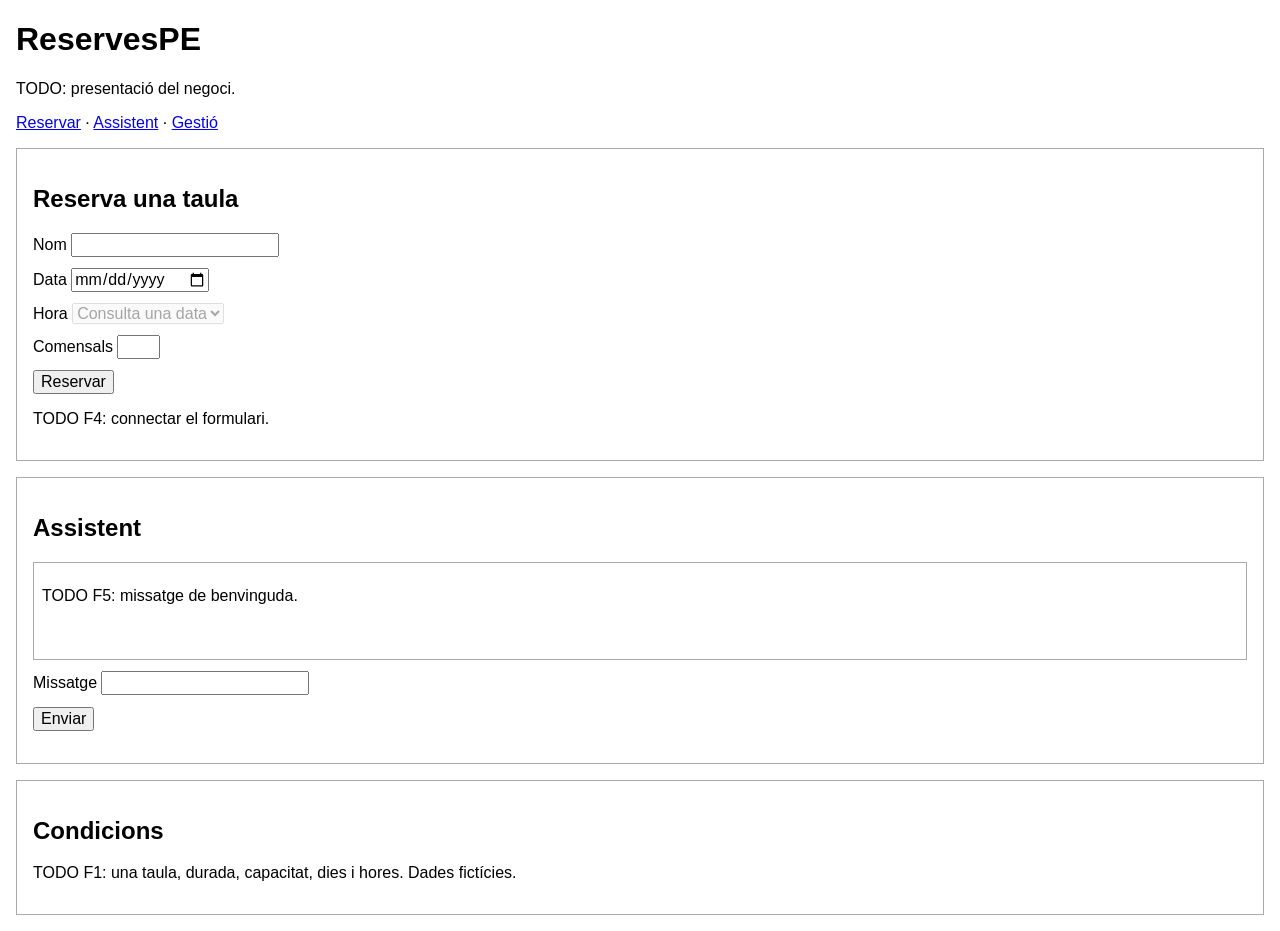
==== frontend/index.html @ b0055044 "fix: Eliminar el color de fondo rojo en el estilo del cuerpo" ====
<!doctype html>
<html lang="ca">
<head>
  <meta charset="utf-8">
  <meta name="viewport" content="width=device-width, initial-scale=1">
  <title>ReservaFàcil · Esquelet</title>
<link rel="stylesheet" href="./css/styles.css">
  <script type="module" src="./js/app.js"></script>
</head>
<body>
  <!-- TODO F1/F4: identitat, servei, horaris i condicions coherents amb config.js. -->
  <header><h1>ReservesPE</h1><p>TODO: presentació del negoci.</p>
    <nav><a href="#reserva">Reservar</a> · <a href="#assistent">Assistent</a> · <a href="./gestion/">Gestió</a></nav>
  </header>
  <main>
    <section id="reserva">
      <h2>Reserva una taula</h2>
      <form id="booking-form">
        <label>Nom <input name="name" required minlength="2" maxlength="100"></label>
        <label>Data <input name="date" type="date" required></label>
        <label>Hora <select name="time" required disabled><option value="">Consulta una data</option></select></label>
        <label>Comensals <input name="diners" type="number" min="1" max="8" required></label>
        <button type="submit">Reservar</button>
      </form>
      <p id="booking-status" role="status">TODO F4: connectar el formulari.</p>
    </section>
    <section id="assistent">
      <h2>Assistent</h2>
      <div id="messages" role="log" aria-live="polite"><p>TODO F5: missatge de benvinguda.</p></div>
      <form id="chat-form">
        <label>Missatge <input name="message" maxlength="500" required></label>
        <button type="submit">Enviar</button>
      </form>
      <p id="chat-status" role="status"></p>
    </section>
    <section><h2>Condicions</h2><p>TODO F1: una taula, durada, capacitat, dies i hores. Dades fictícies.</p></section>
  </main>
</body>
</html>
---- frontend/css/styles.css ----
/* Base deliberadamente mínima. TODO F4: identidad visual, móvil y accesibilidad. */
 body { font-family: sans-serif; margin: 1rem; } 
section { border: 1px solid #aaa; padding: 1rem; margin: 1rem 0; }
label { display: block; margin: .7rem 0; }
input, select, button { font: inherit; max-width: 100%; }
table { border-collapse: collapse; }
th, td { border: 1px solid #aaa; padding: .4rem; }
#messages { min-height: 5rem; border: 1px solid #aaa; padding: .5rem; }
/* TODO: diferenciar usuario/asistente, espera, error y confirmación. */
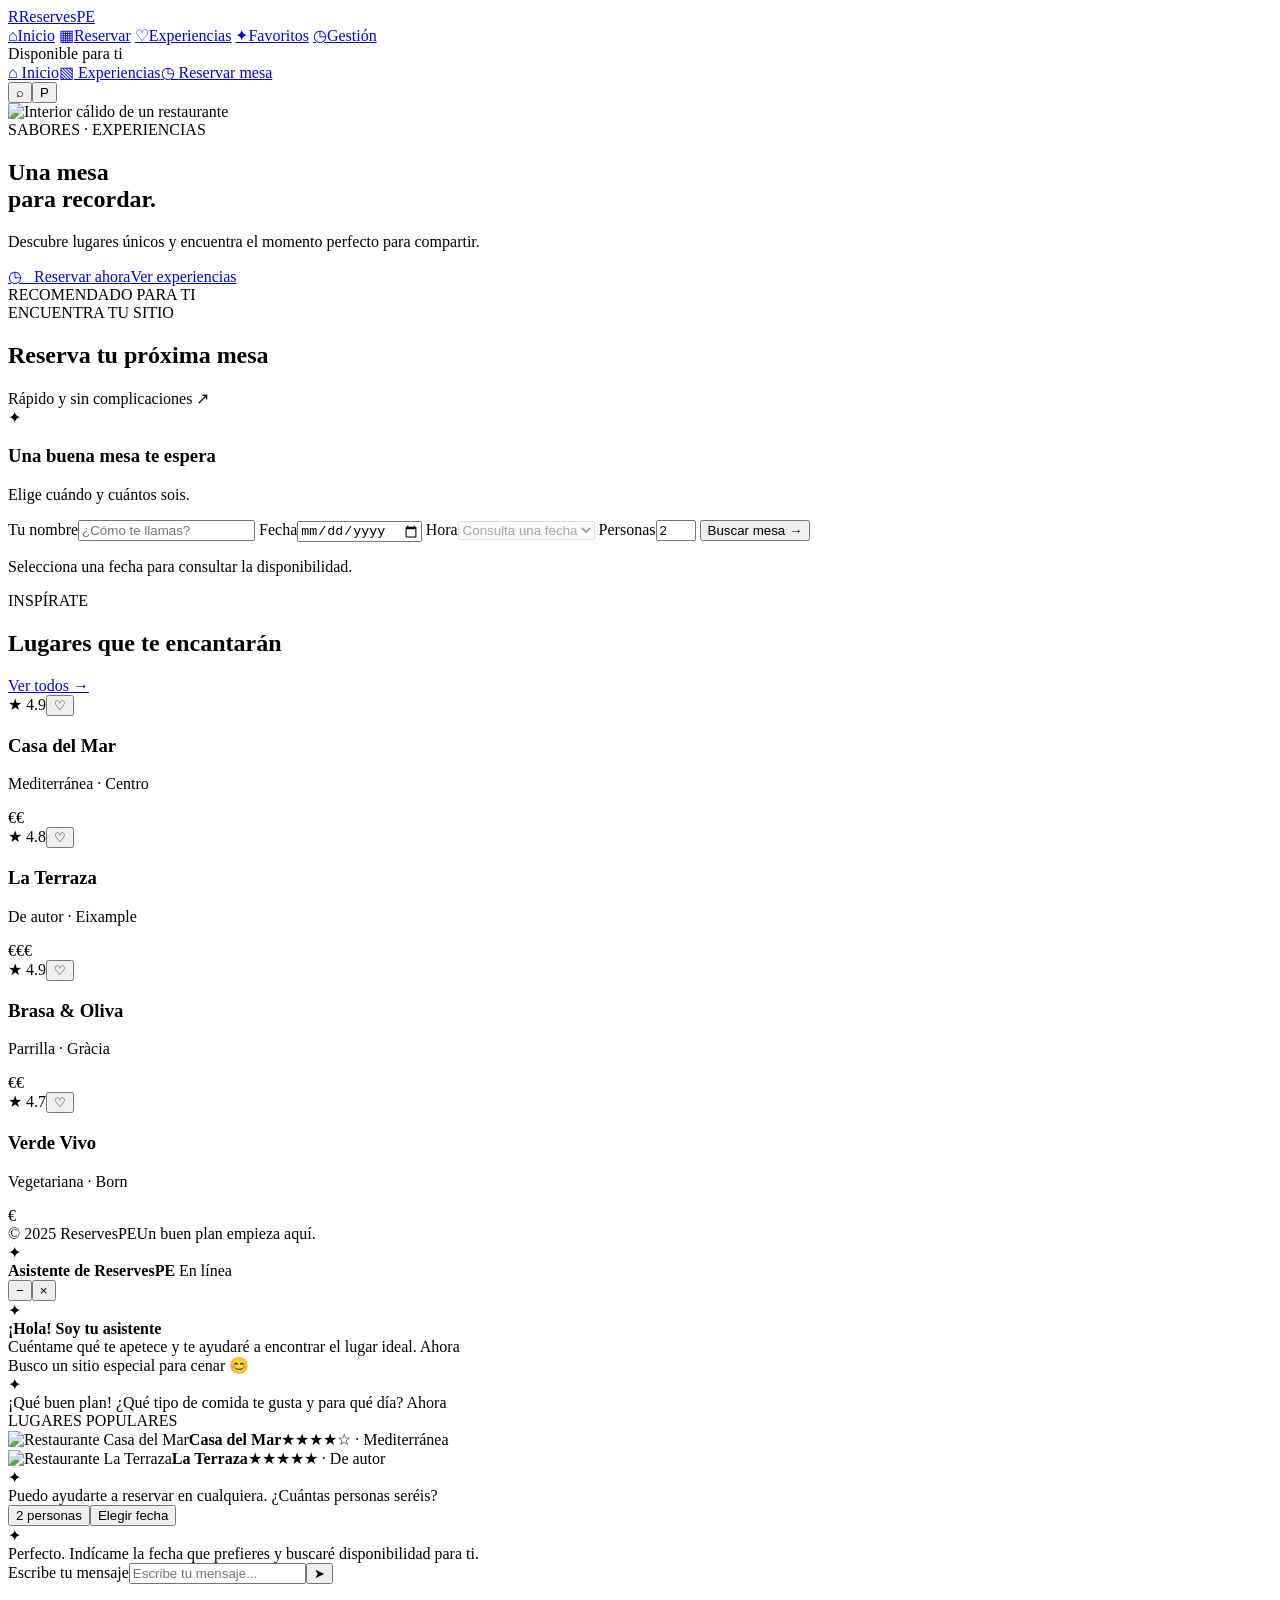
==== commit 85dbb4e8: "refactor: Eliminar archivo styles.css y actualizar el idioma en index.html" ====
--- a/frontend/index.html
+++ b/frontend/index.html
@@ -1,39 +1,91 @@
 <!doctype html>
-<html lang="ca">
+<html lang="es">
 <head>
   <meta charset="utf-8">
   <meta name="viewport" content="width=device-width, initial-scale=1">
-  <title>ReservaFàcil · Esquelet</title>
-<link rel="stylesheet" href="./css/styles.css">
+  <meta name="theme-color" content="#07101e">
+  <title>ReservesPE · Tu próxima reserva</title>
+  <link rel="preconnect" href="https://fonts.googleapis.com">
+  <link rel="preconnect" href="https://fonts.gstatic.com" crossorigin>
+  <link href="https://fonts.googleapis.com/css2?family=DM+Sans:wght@400;500;600;700;800&family=Manrope:wght@400;500;600;700;800&display=swap" rel="stylesheet">
+  <link rel="stylesheet" href="./css/styles.css">
   <script type="module" src="./js/app.js"></script>
 </head>
 <body>
-  <!-- TODO F1/F4: identitat, servei, horaris i condicions coherents amb config.js. -->
-  <header><h1>ReservesPE</h1><p>TODO: presentació del negoci.</p>
-    <nav><a href="#reserva">Reservar</a> · <a href="#assistent">Assistent</a> · <a href="./gestion/">Gestió</a></nav>
-  </header>
-  <main>
-    <section id="reserva">
-      <h2>Reserva una taula</h2>
-      <form id="booking-form">
-        <label>Nom <input name="name" required minlength="2" maxlength="100"></label>
-        <label>Data <input name="date" type="date" required></label>
-        <label>Hora <select name="time" required disabled><option value="">Consulta una data</option></select></label>
-        <label>Comensals <input name="diners" type="number" min="1" max="8" required></label>
-        <button type="submit">Reservar</button>
-      </form>
-      <p id="booking-status" role="status">TODO F4: connectar el formulari.</p>
-    </section>
-    <section id="assistent">
-      <h2>Assistent</h2>
-      <div id="messages" role="log" aria-live="polite"><p>TODO F5: missatge de benvinguda.</p></div>
-      <form id="chat-form">
-        <label>Missatge <input name="message" maxlength="500" required></label>
-        <button type="submit">Enviar</button>
-      </form>
-      <p id="chat-status" role="status"></p>
-    </section>
-    <section><h2>Condicions</h2><p>TODO F1: una taula, durada, capacitat, dies i hores. Dades fictícies.</p></section>
-  </main>
+  <div class="app-shell">
+    <aside class="sidebar" aria-label="Navegación principal">
+      <a class="brand" href="#inicio" aria-label="ReservesPE inicio"><span class="brand-mark">R</span><span>Reserves<span class="brand-accent">PE</span></span></a>
+      <nav class="side-nav">
+        <a class="side-link active" href="#inicio"><span class="nav-icon">⌂</span><span>Inicio</span></a>
+        <a class="side-link" href="#reserva"><span class="nav-icon">▦</span><span>Reservar</span></a>
+        <a class="side-link" href="#experiencias"><span class="nav-icon">♡</span><span>Experiencias</span></a>
+        <a class="side-link" href="#proximas"><span class="nav-icon">✦</span><span>Favoritos</span></a>
+        <a class="side-link" href="./gestion/"><span class="nav-icon">◷</span><span>Gestión</span></a>
+      </nav>
+      <div class="sidebar-bottom"><span class="online-dot"></span><span>Disponible para ti</span></div>
+    </aside>
+
+    <div class="page-area">
+      <header class="topbar">
+        <nav class="top-nav" aria-label="Secciones"><a class="top-link selected" href="#inicio">⌂ <span>Inicio</span></a><a class="top-link" href="#experiencias">▧ <span>Experiencias</span></a><a class="top-link" href="#reserva">◷ <span>Reservar mesa</span></a></nav>
+        <div class="top-actions"><button class="icon-button" aria-label="Buscar">⌕</button><button class="avatar" aria-label="Tu cuenta">P</button></div>
+      </header>
+
+      <main class="dashboard" id="inicio">
+        <div class="content-column">
+          <section class="hero" id="experiencias" aria-label="Experiencia destacada">
+            <img src="https://images.unsplash.com/photo-1517248135467-4c7edcad34c4?auto=format&fit=crop&w=1400&q=85" alt="Interior cálido de un restaurante" class="hero-image">
+            <div class="hero-shade"></div>
+            <div class="hero-copy"><div class="eyebrow"><span class="eyebrow-line"></span> SABORES · EXPERIENCIAS</div><h1>Una mesa<br>para recordar.</h1><p>Descubre lugares únicos y encuentra el momento perfecto para compartir.</p><div class="hero-actions"><a href="#reserva" class="button button-primary">◷ &nbsp; Reservar ahora</a><a href="#experiencias" class="button button-glass">Ver experiencias</a></div></div>
+            <div class="hero-pagination"><i class="current"></i><i></i><i></i><i></i><i></i></div>
+            <span class="hero-tag">RECOMENDADO PARA TI</span>
+          </section>
+
+          <section class="section-block" id="reserva">
+            <div class="section-heading"><div><span class="section-kicker">ENCUENTRA TU SITIO</span><h2>Reserva tu próxima mesa</h2></div><span class="heading-note">Rápido y sin complicaciones <span class="muted-arrow">↗</span></span></div>
+            <div class="booking-card">
+              <div class="booking-intro"><span class="booking-icon">✦</span><div><h3>Una buena mesa te espera</h3><p>Elige cuándo y cuántos sois.</p></div></div>
+              <form id="booking-form" class="booking-form">
+                <label class="field"><span>Tu nombre</span><input name="name" placeholder="¿Cómo te llamas?" required minlength="2" maxlength="100" autocomplete="name"></label>
+                <label class="field"><span>Fecha</span><input name="date" type="date" required></label>
+                <label class="field"><span>Hora</span><select name="time" required disabled><option value="">Consulta una fecha</option></select></label>
+                <label class="field guests-field"><span>Personas</span><input name="diners" type="number" min="1" max="8" value="2" required></label>
+                <button class="button button-primary submit-booking" type="submit">Buscar mesa <span>→</span></button>
+              </form>
+              <p id="booking-status" class="status-line" role="status">Selecciona una fecha para consultar la disponibilidad.</p>
+            </div>
+          </section>
+
+          <section class="section-block upcoming" id="proximas">
+            <div class="section-heading"><div><span class="section-kicker">INSPÍRATE</span><h2>Lugares que te encantarán</h2></div><a class="text-link" href="#experiencias">Ver todos <span>→</span></a></div>
+            <div class="place-grid">
+              <article class="place-card"><div class="place-photo photo-one"><span class="place-label">★ 4.9</span><button class="heart" aria-label="Añadir a favoritos">♡</button></div><div class="place-info"><div><h3>Casa del Mar</h3><p>Mediterránea · Centro</p></div><span class="price">€€</span></div></article>
+              <article class="place-card"><div class="place-photo photo-two"><span class="place-label">★ 4.8</span><button class="heart" aria-label="Añadir a favoritos">♡</button></div><div class="place-info"><div><h3>La Terraza</h3><p>De autor · Eixample</p></div><span class="price">€€€</span></div></article>
+              <article class="place-card"><div class="place-photo photo-three"><span class="place-label">★ 4.9</span><button class="heart" aria-label="Añadir a favoritos">♡</button></div><div class="place-info"><div><h3>Brasa & Oliva</h3><p>Parrilla · Gràcia</p></div><span class="price">€€</span></div></article>
+              <article class="place-card"><div class="place-photo photo-four"><span class="place-label">★ 4.7</span><button class="heart" aria-label="Añadir a favoritos">♡</button></div><div class="place-info"><div><h3>Verde Vivo</h3><p>Vegetariana · Born</p></div><span class="price">€</span></div></article>
+            </div>
+          </section>
+          <footer class="site-footer"><span>© 2025 ReservesPE</span><span>Un buen plan empieza aquí.</span></footer>
+        </div>
+
+        <aside class="assistant-panel" id="assistent" aria-label="Asistente de ReservesPE">
+          <div class="assistant-header"><div class="assistant-avatar">✦</div><div class="assistant-title"><strong>Asistente de ReservesPE</strong><span><i></i> En línea</span></div><button class="panel-control" aria-label="Minimizar">−</button><button class="panel-control close-control" aria-label="Cerrar">×</button></div>
+          <div id="messages" class="messages" role="log" aria-live="polite">
+            <div class="chat-row"><span class="bot-avatar">✦</span><div class="bubble bot-bubble"><strong>¡Hola! Soy tu asistente</strong><br>Cuéntame qué te apetece y te ayudaré a encontrar el lugar ideal. <span class="bubble-time">Ahora</span></div></div>
+            <div class="chat-row user-row"><div class="bubble user-bubble">Busco un sitio especial para cenar 😊</div></div>
+            <div class="chat-row"><span class="bot-avatar">✦</span><div class="bubble bot-bubble">¡Qué buen plan! ¿Qué tipo de comida te gusta y para qué día? <span class="bubble-time">Ahora</span></div></div>
+            <div class="suggestion-label">LUGARES POPULARES</div>
+            <div class="suggestion-cards"><article class="suggestion"><img src="https://images.unsplash.com/photo-1514933651103-005eec06c04b?auto=format&fit=crop&w=240&q=70" alt="Restaurante Casa del Mar"><strong>Casa del Mar</strong><span>★★★★☆ · Mediterránea</span></article><article class="suggestion"><img src="https://images.unsplash.com/photo-1517248135467-4c7edcad34c4?auto=format&fit=crop&w=240&q=70" alt="Restaurante La Terraza"><strong>La Terraza</strong><span>★★★★★ · De autor</span></article></div>
+            <div class="chat-row"><span class="bot-avatar">✦</span><div class="bubble bot-bubble">Puedo ayudarte a reservar en cualquiera. ¿Cuántas personas seréis?</div></div>
+            <div class="quick-replies"><button type="button">2 personas</button><button type="button">Elegir fecha</button></div>
+            <div class="chat-row"><span class="bot-avatar">✦</span><div class="bubble bot-bubble final-bubble">Perfecto. Indícame la fecha que prefieres y buscaré disponibilidad para ti.</div></div>
+          </div>
+          <form id="chat-form" class="chat-form"><label class="sr-only" for="chat-message">Escribe tu mensaje</label><input id="chat-message" name="message" placeholder="Escribe tu mensaje..." maxlength="500" required autocomplete="off"><button type="submit" aria-label="Enviar mensaje">➤</button></form>
+          <p id="chat-status" class="chat-status" role="status"></p>
+          <div class="assistant-footnote">El asistente puede cometer errores. <a href="#reserva">Ver condiciones</a></div>
+        </aside>
+      </main>
+    </div>
+  </div>
 </body>
 </html>
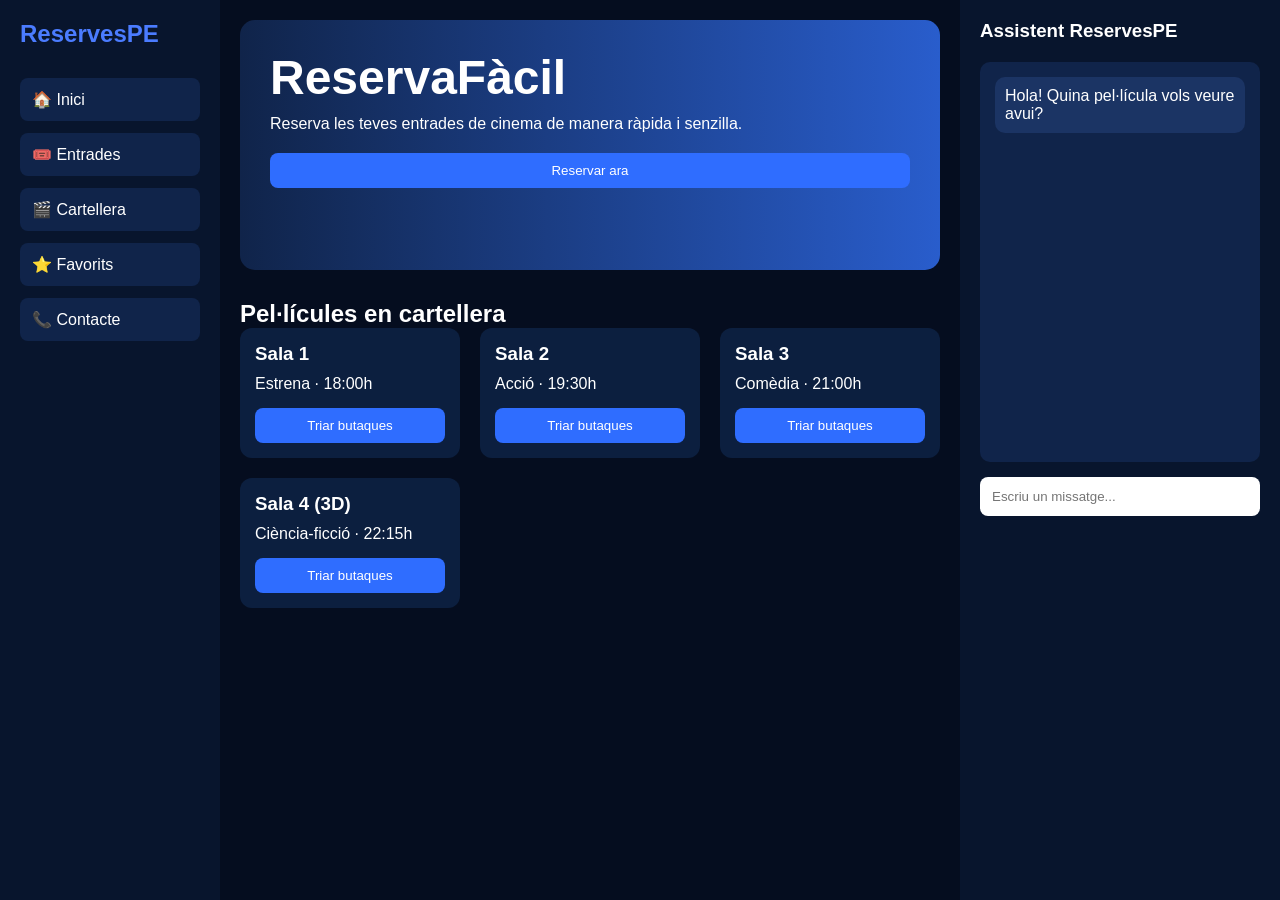
==== commit cc748631: "feat: Reestructurar el HTML y actualizar estilos en styles.css para mejorar la interfaz de usuario" ====
--- a/frontend/index.html
+++ b/frontend/index.html
@@ -1,91 +1,65 @@
-<!doctype html>
-<html lang="es">
+<!DOCTYPE html>
+<html lang="ca">
 <head>
-  <meta charset="utf-8">
-  <meta name="viewport" content="width=device-width, initial-scale=1">
-  <meta name="theme-color" content="#07101e">
-  <title>ReservesPE · Tu próxima reserva</title>
-  <link rel="preconnect" href="https://fonts.googleapis.com">
-  <link rel="preconnect" href="https://fonts.gstatic.com" crossorigin>
-  <link href="https://fonts.googleapis.com/css2?family=DM+Sans:wght@400;500;600;700;800&family=Manrope:wght@400;500;600;700;800&display=swap" rel="stylesheet">
-  <link rel="stylesheet" href="./css/styles.css">
-  <script type="module" src="./js/app.js"></script>
+    <meta charset="UTF-8">
+    <meta name="viewport" content="width=device-width, initial-scale=1.0">
+    <title>ReservesPE - Cinema</title>
+    <link rel="stylesheet" href="css/styles.css">
 </head>
 <body>
-  <div class="app-shell">
-    <aside class="sidebar" aria-label="Navegación principal">
-      <a class="brand" href="#inicio" aria-label="ReservesPE inicio"><span class="brand-mark">R</span><span>Reserves<span class="brand-accent">PE</span></span></a>
-      <nav class="side-nav">
-        <a class="side-link active" href="#inicio"><span class="nav-icon">⌂</span><span>Inicio</span></a>
-        <a class="side-link" href="#reserva"><span class="nav-icon">▦</span><span>Reservar</span></a>
-        <a class="side-link" href="#experiencias"><span class="nav-icon">♡</span><span>Experiencias</span></a>
-        <a class="side-link" href="#proximas"><span class="nav-icon">✦</span><span>Favoritos</span></a>
-        <a class="side-link" href="./gestion/"><span class="nav-icon">◷</span><span>Gestión</span></a>
-      </nav>
-      <div class="sidebar-bottom"><span class="online-dot"></span><span>Disponible para ti</span></div>
-    </aside>
+    <div class="container">
+        <aside class="sidebar">
+            <h2>ReservesPE</h2>
+            <ul>
+                <li>🏠 Inici</li>
+                <li>🎟️ Entrades</li>
+                <li>🎬 Cartellera</li>
+                <li>⭐ Favorits</li>
+                <li>📞 Contacte</li>
+            </ul>
+        </aside>
 
-    <div class="page-area">
-      <header class="topbar">
-        <nav class="top-nav" aria-label="Secciones"><a class="top-link selected" href="#inicio">⌂ <span>Inicio</span></a><a class="top-link" href="#experiencias">▧ <span>Experiencias</span></a><a class="top-link" href="#reserva">◷ <span>Reservar mesa</span></a></nav>
-        <div class="top-actions"><button class="icon-button" aria-label="Buscar">⌕</button><button class="avatar" aria-label="Tu cuenta">P</button></div>
-      </header>
+        <main class="content">
+            <div class="banner">
+                <h1>ReservaFàcil</h1>
+                <p>Reserva les teves entrades de cinema de manera ràpida i senzilla.</p>
+                <button>Reservar ara</button>
+            </div>
 
-      <main class="dashboard" id="inicio">
-        <div class="content-column">
-          <section class="hero" id="experiencias" aria-label="Experiencia destacada">
-            <img src="https://images.unsplash.com/photo-1517248135467-4c7edcad34c4?auto=format&fit=crop&w=1400&q=85" alt="Interior cálido de un restaurante" class="hero-image">
-            <div class="hero-shade"></div>
-            <div class="hero-copy"><div class="eyebrow"><span class="eyebrow-line"></span> SABORES · EXPERIENCIAS</div><h1>Una mesa<br>para recordar.</h1><p>Descubre lugares únicos y encuentra el momento perfecto para compartir.</p><div class="hero-actions"><a href="#reserva" class="button button-primary">◷ &nbsp; Reservar ahora</a><a href="#experiencias" class="button button-glass">Ver experiencias</a></div></div>
-            <div class="hero-pagination"><i class="current"></i><i></i><i></i><i></i><i></i></div>
-            <span class="hero-tag">RECOMENDADO PARA TI</span>
-          </section>
+            <h2>Pel·lícules en cartellera</h2>
+            <div class="cards">
+                <div class="card">
+                    <h3>Sala 1</h3>
+                    <p>Estrena · 18:00h</p>
+                    <button>Triar butaques</button>
+                </div>
+                <div class="card">
+                    <h3>Sala 2</h3>
+                    <p>Acció · 19:30h</p>
+                    <button>Triar butaques</button>
+                </div>
+                <div class="card">
+                    <h3>Sala 3</h3>
+                    <p>Comèdia · 21:00h</p>
+                    <button>Triar butaques</button>
+                </div>
+                <div class="card">
+                    <h3>Sala 4 (3D)</h3>
+                    <p>Ciència-ficció · 22:15h</p>
+                    <button>Triar butaques</button>
+                </div>
+            </div>
+        </main>
 
-          <section class="section-block" id="reserva">
-            <div class="section-heading"><div><span class="section-kicker">ENCUENTRA TU SITIO</span><h2>Reserva tu próxima mesa</h2></div><span class="heading-note">Rápido y sin complicaciones <span class="muted-arrow">↗</span></span></div>
-            <div class="booking-card">
-              <div class="booking-intro"><span class="booking-icon">✦</span><div><h3>Una buena mesa te espera</h3><p>Elige cuándo y cuántos sois.</p></div></div>
-              <form id="booking-form" class="booking-form">
-                <label class="field"><span>Tu nombre</span><input name="name" placeholder="¿Cómo te llamas?" required minlength="2" maxlength="100" autocomplete="name"></label>
-                <label class="field"><span>Fecha</span><input name="date" type="date" required></label>
-                <label class="field"><span>Hora</span><select name="time" required disabled><option value="">Consulta una fecha</option></select></label>
-                <label class="field guests-field"><span>Personas</span><input name="diners" type="number" min="1" max="8" value="2" required></label>
-                <button class="button button-primary submit-booking" type="submit">Buscar mesa <span>→</span></button>
-              </form>
-              <p id="booking-status" class="status-line" role="status">Selecciona una fecha para consultar la disponibilidad.</p>
+        <aside class="chat">
+            <h3>Assistent ReservesPE</h3>
+            <div class="messages">
+                <div class="msg">
+                    Hola! Quina pel·lícula vols veure avui?
+                </div>
             </div>
-          </section>
-
-          <section class="section-block upcoming" id="proximas">
-            <div class="section-heading"><div><span class="section-kicker">INSPÍRATE</span><h2>Lugares que te encantarán</h2></div><a class="text-link" href="#experiencias">Ver todos <span>→</span></a></div>
-            <div class="place-grid">
-              <article class="place-card"><div class="place-photo photo-one"><span class="place-label">★ 4.9</span><button class="heart" aria-label="Añadir a favoritos">♡</button></div><div class="place-info"><div><h3>Casa del Mar</h3><p>Mediterránea · Centro</p></div><span class="price">€€</span></div></article>
-              <article class="place-card"><div class="place-photo photo-two"><span class="place-label">★ 4.8</span><button class="heart" aria-label="Añadir a favoritos">♡</button></div><div class="place-info"><div><h3>La Terraza</h3><p>De autor · Eixample</p></div><span class="price">€€€</span></div></article>
-              <article class="place-card"><div class="place-photo photo-three"><span class="place-label">★ 4.9</span><button class="heart" aria-label="Añadir a favoritos">♡</button></div><div class="place-info"><div><h3>Brasa & Oliva</h3><p>Parrilla · Gràcia</p></div><span class="price">€€</span></div></article>
-              <article class="place-card"><div class="place-photo photo-four"><span class="place-label">★ 4.7</span><button class="heart" aria-label="Añadir a favoritos">♡</button></div><div class="place-info"><div><h3>Verde Vivo</h3><p>Vegetariana · Born</p></div><span class="price">€</span></div></article>
-            </div>
-          </section>
-          <footer class="site-footer"><span>© 2025 ReservesPE</span><span>Un buen plan empieza aquí.</span></footer>
-        </div>
-
-        <aside class="assistant-panel" id="assistent" aria-label="Asistente de ReservesPE">
-          <div class="assistant-header"><div class="assistant-avatar">✦</div><div class="assistant-title"><strong>Asistente de ReservesPE</strong><span><i></i> En línea</span></div><button class="panel-control" aria-label="Minimizar">−</button><button class="panel-control close-control" aria-label="Cerrar">×</button></div>
-          <div id="messages" class="messages" role="log" aria-live="polite">
-            <div class="chat-row"><span class="bot-avatar">✦</span><div class="bubble bot-bubble"><strong>¡Hola! Soy tu asistente</strong><br>Cuéntame qué te apetece y te ayudaré a encontrar el lugar ideal. <span class="bubble-time">Ahora</span></div></div>
-            <div class="chat-row user-row"><div class="bubble user-bubble">Busco un sitio especial para cenar 😊</div></div>
-            <div class="chat-row"><span class="bot-avatar">✦</span><div class="bubble bot-bubble">¡Qué buen plan! ¿Qué tipo de comida te gusta y para qué día? <span class="bubble-time">Ahora</span></div></div>
-            <div class="suggestion-label">LUGARES POPULARES</div>
-            <div class="suggestion-cards"><article class="suggestion"><img src="https://images.unsplash.com/photo-1514933651103-005eec06c04b?auto=format&fit=crop&w=240&q=70" alt="Restaurante Casa del Mar"><strong>Casa del Mar</strong><span>★★★★☆ · Mediterránea</span></article><article class="suggestion"><img src="https://images.unsplash.com/photo-1517248135467-4c7edcad34c4?auto=format&fit=crop&w=240&q=70" alt="Restaurante La Terraza"><strong>La Terraza</strong><span>★★★★★ · De autor</span></article></div>
-            <div class="chat-row"><span class="bot-avatar">✦</span><div class="bubble bot-bubble">Puedo ayudarte a reservar en cualquiera. ¿Cuántas personas seréis?</div></div>
-            <div class="quick-replies"><button type="button">2 personas</button><button type="button">Elegir fecha</button></div>
-            <div class="chat-row"><span class="bot-avatar">✦</span><div class="bubble bot-bubble final-bubble">Perfecto. Indícame la fecha que prefieres y buscaré disponibilidad para ti.</div></div>
-          </div>
-          <form id="chat-form" class="chat-form"><label class="sr-only" for="chat-message">Escribe tu mensaje</label><input id="chat-message" name="message" placeholder="Escribe tu mensaje..." maxlength="500" required autocomplete="off"><button type="submit" aria-label="Enviar mensaje">➤</button></form>
-          <p id="chat-status" class="chat-status" role="status"></p>
-          <div class="assistant-footnote">El asistente puede cometer errores. <a href="#reserva">Ver condiciones</a></div>
+            <input type="text" placeholder="Escriu un missatge...">
         </aside>
-      </main>
     </div>
-  </div>
 </body>
 </html>
--- a/frontend/css/styles.css
+++ b/frontend/css/styles.css
@@ -0,0 +1,139 @@
+*{
+    margin:0;
+    padding:0;
+    box-sizing:border-box;
+}
+
+body{
+    background:#050d1f;
+    color:white;
+    font-family:Arial,sans-serif;
+}
+
+.container{
+    display:flex;
+    min-height:100vh;
+}
+
+/* MENÚ IZQUIERDO */
+
+.sidebar{
+    width:220px;
+    background:#08152d;
+    padding:20px;
+}
+
+.sidebar h2{
+    color:#4b7cff;
+    margin-bottom:30px;
+}
+
+.sidebar ul{
+    list-style:none;
+}
+
+.sidebar li{
+    padding:12px;
+    margin-bottom:12px;
+    background:#10244a;
+    border-radius:8px;
+    cursor:pointer;
+}
+
+.sidebar li:hover{
+    background:#1d3f7c;
+}
+
+/* CENTRO */
+
+.content{
+    flex:1;
+    padding:20px;
+}
+
+.banner{
+    background:linear-gradient(90deg,#10244a,#295dcc);
+    height:250px;
+    border-radius:15px;
+    padding:30px;
+    margin-bottom:30px;
+}
+
+.banner h1{
+    font-size:48px;
+    margin-bottom:10px;
+}
+
+.banner p{
+    margin-bottom:20px;
+}
+
+.cards{
+    display:flex;
+    gap:20px;
+    flex-wrap:wrap;
+}
+
+.card{
+    width:220px;
+    background:#0c1f3f;
+    border-radius:12px;
+    padding:15px;
+}
+
+.card h3{
+    margin-bottom:10px;
+}
+
+.card p{
+    margin-bottom:15px;
+}
+
+/* BOTONES */
+
+button{
+    width:100%;
+    padding:10px;
+    background:#2f6dff;
+    color:white;
+    border:none;
+    border-radius:8px;
+    cursor:pointer;
+}
+
+button:hover{
+    background:#1f56d9;
+}
+
+/* CHAT DERECHA */
+
+.chat{
+    width:320px;
+    background:#08152d;
+    padding:20px;
+}
+
+.chat h3{
+    margin-bottom:20px;
+}
+
+.messages{
+    background:#10244a;
+    height:400px;
+    border-radius:10px;
+    padding:15px;
+    margin-bottom:15px;
+}
+
+.msg{
+    background:#1b3464;
+    padding:10px;
+    border-radius:10px;
+}
+
+.chat input{
+    width:100%;
+    padding:12px;
+    border:none;
+    border-radius:8px;
+}
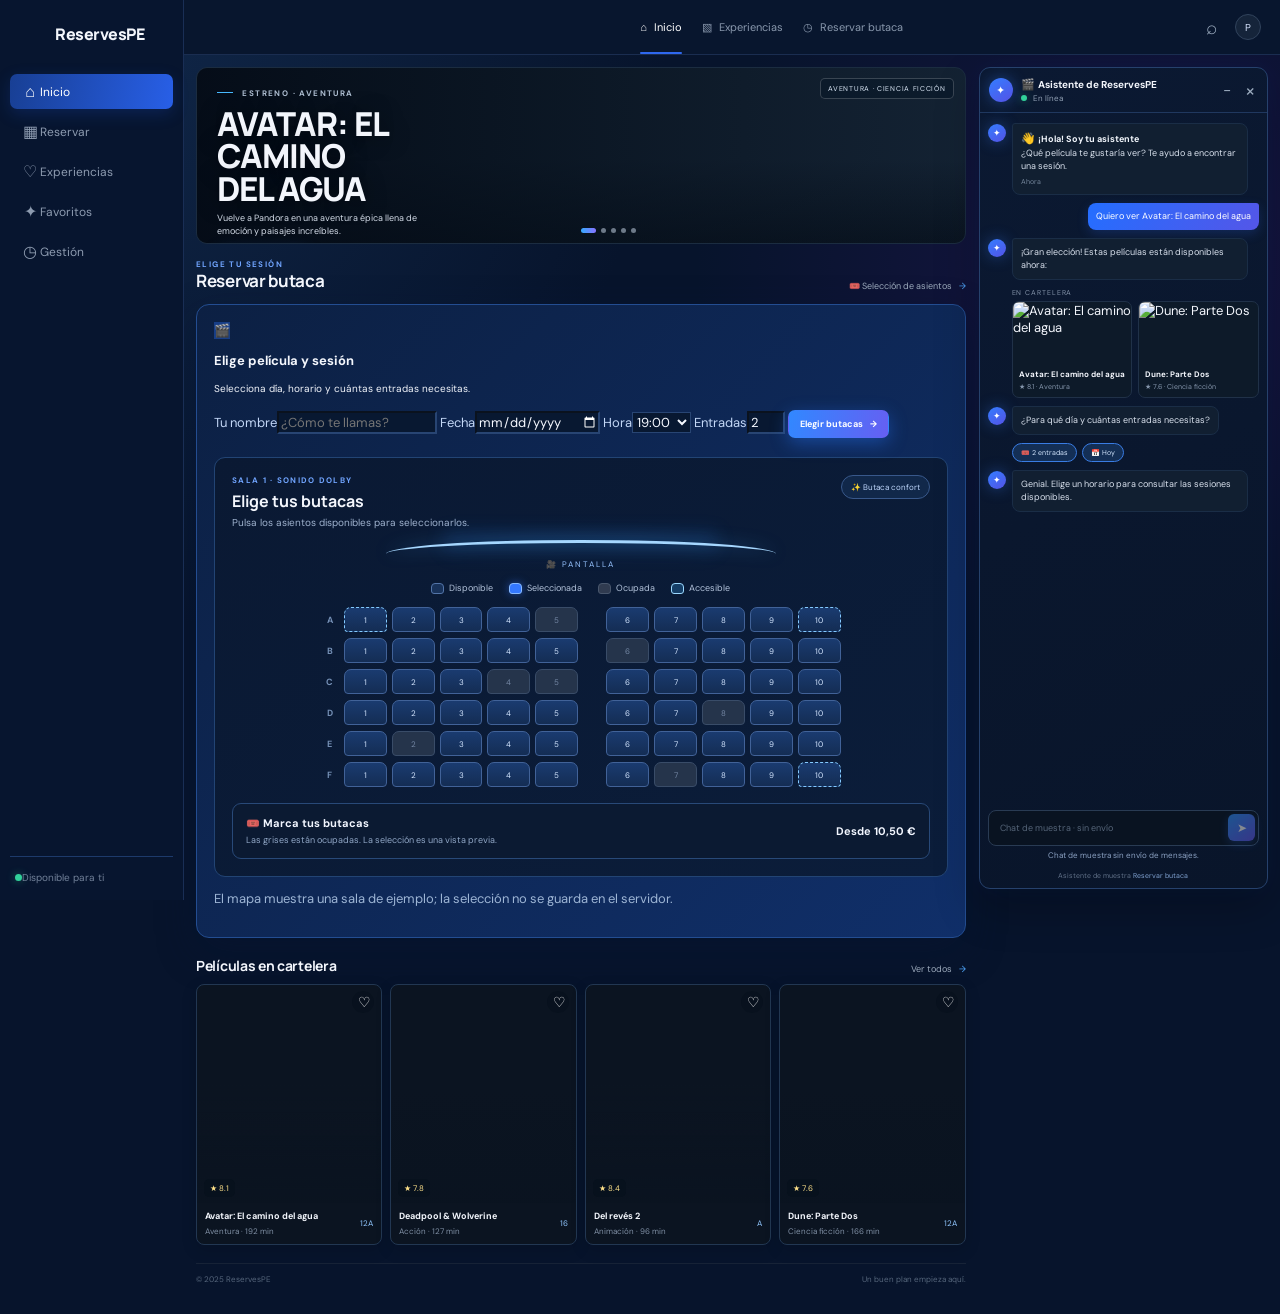
==== commit a407eadc: "Refactor code structure for improved readability and maintainability" ====
--- a/frontend/index.html
+++ b/frontend/index.html
@@ -1,65 +1,112 @@
-<!DOCTYPE html>
-<html lang="ca">
+<!doctype html>
+<html lang="es">
 <head>
-    <meta charset="UTF-8">
-    <meta name="viewport" content="width=device-width, initial-scale=1.0">
-    <title>ReservesPE - Cinema</title>
-    <link rel="stylesheet" href="css/styles.css">
+  <meta charset="utf-8">
+  <meta name="viewport" content="width=device-width, initial-scale=1">
+  <meta name="theme-color" content="#07101e">
+  <title>ReservesPE · Tu próxima reserva</title>
+  <link rel="preconnect" href="https://fonts.googleapis.com">
+  <link rel="preconnect" href="https://fonts.gstatic.com" crossorigin>
+  <link href="https://fonts.googleapis.com/css2?family=DM+Sans:wght@400;500;600;700;800&family=Manrope:wght@400;500;600;700;800&display=swap" rel="stylesheet">
+  <link rel="stylesheet" href="./css/styles.css">
 </head>
 <body>
-    <div class="container">
-        <aside class="sidebar">
-            <h2>ReservesPE</h2>
-            <ul>
-                <li>🏠 Inici</li>
-                <li>🎟️ Entrades</li>
-                <li>🎬 Cartellera</li>
-                <li>⭐ Favorits</li>
-                <li>📞 Contacte</li>
-            </ul>
+  <div class="app-shell">
+    <aside class="sidebar" aria-label="Navegación principal">
+      <a class="brand" href="#inicio" aria-label="ReservesPE inicio"><span class="brand-mark">R</span><span>Reserves<span class="brand-accent">PE</span></span></a>
+      <nav class="side-nav">
+        <a class="side-link active" href="#inicio"><span class="nav-icon">⌂</span><span>Inicio</span></a>
+        <a class="side-link" href="#reserva"><span class="nav-icon">▦</span><span>Reservar</span></a>
+        <a class="side-link" href="#experiencias"><span class="nav-icon">♡</span><span>Experiencias</span></a>
+        <a class="side-link" href="#proximas"><span class="nav-icon">✦</span><span>Favoritos</span></a>
+        <a class="side-link" href="./gestion/"><span class="nav-icon">◷</span><span>Gestión</span></a>
+      </nav>
+      <div class="sidebar-bottom"><span class="online-dot"></span><span>Disponible para ti</span></div>
+    </aside>
+
+    <div class="page-area">
+      <header class="topbar">
+        <nav class="top-nav" aria-label="Secciones"><a class="top-link selected" href="#inicio">⌂ <span>Inicio</span></a><a class="top-link" href="#experiencias">▧ <span>Experiencias</span></a><a class="top-link" href="#reserva">◷ <span>Reservar butaca</span></a></nav>
+        <div class="top-actions"><button class="icon-button" aria-label="Buscar">⌕</button><button class="avatar" aria-label="Tu cuenta">P</button></div>
+      </header>
+
+      <main class="dashboard" id="inicio">
+        <div class="content-column">
+          <section class="hero" id="experiencias" aria-label="Experiencia destacada">
+            <img src="https://images.unsplash.com/photo-1489599849927-2ee91cede3ba?auto=format&fit=crop&w=1400&q=85" alt="Sala de cine preparada para la sesión" class="hero-image">
+            <div class="hero-shade"></div>
+            <div class="hero-copy"><div class="eyebrow"><span class="eyebrow-line"></span> ESTRENO · AVENTURA</div><h1>AVATAR: EL CAMINO<br>DEL AGUA</h1><p>Vuelve a Pandora en una aventura épica llena de emoción y paisajes increíbles.</p><div class="hero-actions"><a href="#reserva" class="button button-primary">▶ &nbsp; Ver horarios</a><a href="#experiencias" class="button button-glass">Más información</a></div></div>
+            <div class="hero-pagination"><i class="current"></i><i></i><i></i><i></i><i></i></div>
+            <span class="hero-tag">AVENTURA · CIENCIA FICCIÓN</span>
+          </section>
+
+          <section class="section-block" id="reserva">
+            <div class="section-heading"><div><span class="section-kicker">ELIGE TU SESIÓN</span><h2>Reservar butaca</h2></div><span class="heading-note">🎟️ Selección de asientos <span class="muted-arrow">→</span></span></div>
+            <div class="booking-card">
+              <div class="booking-intro"><span class="booking-icon">🎬</span><div><h3>Elige película y sesión</h3><p>Selecciona día, horario y cuántas entradas necesitas.</p></div></div>
+              <div class="booking-form">
+                <label class="field"><span>Tu nombre</span><input name="name" placeholder="¿Cómo te llamas?" required minlength="2" maxlength="100" autocomplete="name"></label>
+                <label class="field"><span>Fecha</span><input name="date" type="date" required></label>
+                <label class="field"><span>Hora</span><select name="time"><option value="19:00">19:00</option><option value="20:30">20:30</option><option value="22:00">22:00</option></select></label>
+                <label class="field guests-field"><span>Entradas</span><input name="diners" type="number" min="1" max="8" value="2" required></label>
+                <a class="button button-primary submit-booking" href="#seat-title">Elegir butacas <span>→</span></a>
+              </div>
+              <section class="seat-selection" aria-labelledby="seat-title">
+                <div class="seat-heading"><div><span class="section-kicker">SALA 1 · SONIDO DOLBY</span><h3 id="seat-title">Elige tus butacas</h3><p>Pulsa los asientos disponibles para seleccionarlos.</p></div><span class="seat-feature">✨ Butaca confort</span></div>
+                <div class="screen-wrap" aria-label="Pantalla de cine"><div class="screen-glow"></div><div class="screen-shape"></div><span>🎥 PANTALLA</span></div>
+                <div class="seat-legend" aria-label="Leyenda de butacas">
+                  <span><i class="legend-seat available"></i>Disponible</span>
+                  <span><i class="legend-seat chosen"></i>Seleccionada</span>
+                  <span><i class="legend-seat occupied"></i>Ocupada</span>
+                  <span><i class="legend-seat accessible"></i>Accesible</span>
+                </div>
+                <div id="seat-grid" class="seat-grid" role="group" aria-label="Mapa de butacas">
+                  <div class="seat-row"><span class="seat-row-label">A</span><input class="seat-input" id="seat-A1" type="checkbox" aria-label="Butaca A1 accesible"><label class="seat accessible-seat" for="seat-A1">1</label><input class="seat-input" id="seat-A2" type="checkbox" aria-label="Butaca A2"><label class="seat" for="seat-A2">2</label><input class="seat-input" id="seat-A3" type="checkbox" aria-label="Butaca A3"><label class="seat" for="seat-A3">3</label><input class="seat-input" id="seat-A4" type="checkbox" aria-label="Butaca A4"><label class="seat" for="seat-A4">4</label><input class="seat-input" id="seat-A5" type="checkbox" disabled aria-label="Butaca A5 ocupada"><label class="seat occupied-seat" for="seat-A5">5</label><span class="seat-aisle" aria-hidden="true"></span><input class="seat-input" id="seat-A6" type="checkbox" aria-label="Butaca A6"><label class="seat" for="seat-A6">6</label><input class="seat-input" id="seat-A7" type="checkbox" aria-label="Butaca A7"><label class="seat" for="seat-A7">7</label><input class="seat-input" id="seat-A8" type="checkbox" aria-label="Butaca A8"><label class="seat" for="seat-A8">8</label><input class="seat-input" id="seat-A9" type="checkbox" aria-label="Butaca A9"><label class="seat" for="seat-A9">9</label><input class="seat-input" id="seat-A10" type="checkbox" aria-label="Butaca A10 accesible"><label class="seat accessible-seat" for="seat-A10">10</label></div>
+                  <div class="seat-row"><span class="seat-row-label">B</span><input class="seat-input" id="seat-B1" type="checkbox" aria-label="Butaca B1"><label class="seat" for="seat-B1">1</label><input class="seat-input" id="seat-B2" type="checkbox" aria-label="Butaca B2"><label class="seat" for="seat-B2">2</label><input class="seat-input" id="seat-B3" type="checkbox" aria-label="Butaca B3"><label class="seat" for="seat-B3">3</label><input class="seat-input" id="seat-B4" type="checkbox" aria-label="Butaca B4"><label class="seat" for="seat-B4">4</label><input class="seat-input" id="seat-B5" type="checkbox" aria-label="Butaca B5"><label class="seat" for="seat-B5">5</label><span class="seat-aisle" aria-hidden="true"></span><input class="seat-input" id="seat-B6" type="checkbox" disabled aria-label="Butaca B6 ocupada"><label class="seat occupied-seat" for="seat-B6">6</label><input class="seat-input" id="seat-B7" type="checkbox" aria-label="Butaca B7"><label class="seat" for="seat-B7">7</label><input class="seat-input" id="seat-B8" type="checkbox" aria-label="Butaca B8"><label class="seat" for="seat-B8">8</label><input class="seat-input" id="seat-B9" type="checkbox" aria-label="Butaca B9"><label class="seat" for="seat-B9">9</label><input class="seat-input" id="seat-B10" type="checkbox" aria-label="Butaca B10"><label class="seat" for="seat-B10">10</label></div>
+                  <div class="seat-row"><span class="seat-row-label">C</span><input class="seat-input" id="seat-C1" type="checkbox" aria-label="Butaca C1"><label class="seat" for="seat-C1">1</label><input class="seat-input" id="seat-C2" type="checkbox" aria-label="Butaca C2"><label class="seat" for="seat-C2">2</label><input class="seat-input" id="seat-C3" type="checkbox" aria-label="Butaca C3"><label class="seat" for="seat-C3">3</label><input class="seat-input" id="seat-C4" type="checkbox" disabled aria-label="Butaca C4 ocupada"><label class="seat occupied-seat" for="seat-C4">4</label><input class="seat-input" id="seat-C5" type="checkbox" disabled aria-label="Butaca C5 ocupada"><label class="seat occupied-seat" for="seat-C5">5</label><span class="seat-aisle" aria-hidden="true"></span><input class="seat-input" id="seat-C6" type="checkbox" aria-label="Butaca C6"><label class="seat" for="seat-C6">6</label><input class="seat-input" id="seat-C7" type="checkbox" aria-label="Butaca C7"><label class="seat" for="seat-C7">7</label><input class="seat-input" id="seat-C8" type="checkbox" aria-label="Butaca C8"><label class="seat" for="seat-C8">8</label><input class="seat-input" id="seat-C9" type="checkbox" aria-label="Butaca C9"><label class="seat" for="seat-C9">9</label><input class="seat-input" id="seat-C10" type="checkbox" aria-label="Butaca C10"><label class="seat" for="seat-C10">10</label></div>
+                  <div class="seat-row"><span class="seat-row-label">D</span><input class="seat-input" id="seat-D1" type="checkbox" aria-label="Butaca D1"><label class="seat" for="seat-D1">1</label><input class="seat-input" id="seat-D2" type="checkbox" aria-label="Butaca D2"><label class="seat" for="seat-D2">2</label><input class="seat-input" id="seat-D3" type="checkbox" aria-label="Butaca D3"><label class="seat" for="seat-D3">3</label><input class="seat-input" id="seat-D4" type="checkbox" aria-label="Butaca D4"><label class="seat" for="seat-D4">4</label><input class="seat-input" id="seat-D5" type="checkbox" aria-label="Butaca D5"><label class="seat" for="seat-D5">5</label><span class="seat-aisle" aria-hidden="true"></span><input class="seat-input" id="seat-D6" type="checkbox" aria-label="Butaca D6"><label class="seat" for="seat-D6">6</label><input class="seat-input" id="seat-D7" type="checkbox" aria-label="Butaca D7"><label class="seat" for="seat-D7">7</label><input class="seat-input" id="seat-D8" type="checkbox" disabled aria-label="Butaca D8 ocupada"><label class="seat occupied-seat" for="seat-D8">8</label><input class="seat-input" id="seat-D9" type="checkbox" aria-label="Butaca D9"><label class="seat" for="seat-D9">9</label><input class="seat-input" id="seat-D10" type="checkbox" aria-label="Butaca D10"><label class="seat" for="seat-D10">10</label></div>
+                  <div class="seat-row"><span class="seat-row-label">E</span><input class="seat-input" id="seat-E1" type="checkbox" aria-label="Butaca E1"><label class="seat" for="seat-E1">1</label><input class="seat-input" id="seat-E2" type="checkbox" disabled aria-label="Butaca E2 ocupada"><label class="seat occupied-seat" for="seat-E2">2</label><input class="seat-input" id="seat-E3" type="checkbox" aria-label="Butaca E3"><label class="seat" for="seat-E3">3</label><input class="seat-input" id="seat-E4" type="checkbox" aria-label="Butaca E4"><label class="seat" for="seat-E4">4</label><input class="seat-input" id="seat-E5" type="checkbox" aria-label="Butaca E5"><label class="seat" for="seat-E5">5</label><span class="seat-aisle" aria-hidden="true"></span><input class="seat-input" id="seat-E6" type="checkbox" aria-label="Butaca E6"><label class="seat" for="seat-E6">6</label><input class="seat-input" id="seat-E7" type="checkbox" aria-label="Butaca E7"><label class="seat" for="seat-E7">7</label><input class="seat-input" id="seat-E8" type="checkbox" aria-label="Butaca E8"><label class="seat" for="seat-E8">8</label><input class="seat-input" id="seat-E9" type="checkbox" aria-label="Butaca E9"><label class="seat" for="seat-E9">9</label><input class="seat-input" id="seat-E10" type="checkbox" aria-label="Butaca E10"><label class="seat" for="seat-E10">10</label></div>
+                  <div class="seat-row"><span class="seat-row-label">F</span><input class="seat-input" id="seat-F1" type="checkbox" aria-label="Butaca F1"><label class="seat" for="seat-F1">1</label><input class="seat-input" id="seat-F2" type="checkbox" aria-label="Butaca F2"><label class="seat" for="seat-F2">2</label><input class="seat-input" id="seat-F3" type="checkbox" aria-label="Butaca F3"><label class="seat" for="seat-F3">3</label><input class="seat-input" id="seat-F4" type="checkbox" aria-label="Butaca F4"><label class="seat" for="seat-F4">4</label><input class="seat-input" id="seat-F5" type="checkbox" aria-label="Butaca F5"><label class="seat" for="seat-F5">5</label><span class="seat-aisle" aria-hidden="true"></span><input class="seat-input" id="seat-F6" type="checkbox" aria-label="Butaca F6"><label class="seat" for="seat-F6">6</label><input class="seat-input" id="seat-F7" type="checkbox" disabled aria-label="Butaca F7 ocupada"><label class="seat occupied-seat" for="seat-F7">7</label><input class="seat-input" id="seat-F8" type="checkbox" aria-label="Butaca F8"><label class="seat" for="seat-F8">8</label><input class="seat-input" id="seat-F9" type="checkbox" aria-label="Butaca F9"><label class="seat" for="seat-F9">9</label><input class="seat-input" id="seat-F10" type="checkbox" aria-label="Butaca F10 accesible"><label class="seat accessible-seat" for="seat-F10">10</label></div>
+                </div>
+                <div class="seat-summary"><div><strong>🎟️ Marca tus butacas</strong><span>Las grises están ocupadas. La selección es una vista previa.</span></div><strong>Desde 10,50 €</strong></div>
+              </section>
+              <p class="status-line">El mapa muestra una sala de ejemplo; la selección no se guarda en el servidor.</p>
+            </div>
+          </section>
+
+          <section class="section-block upcoming" id="proximas">
+            <div class="section-heading"><div><span class="section-kicker">PRÓXIMAMENTE</span><h2>Próximos estrenos</h2></div><a class="text-link" href="#experiencias">Ver todos <span>→</span></a></div>
+            <div class="place-grid">
+              <article class="place-card"><div class="place-photo photo-one"><span class="place-label">★ 8.1</span><button class="heart" aria-label="Añadir a favoritos">♡</button></div><div class="place-info"><div><h3>Avatar: El camino del agua</h3><p>Aventura · 192 min</p></div><span class="price">12A</span></div></article>
+              <article class="place-card"><div class="place-photo photo-two"><span class="place-label">★ 7.8</span><button class="heart" aria-label="Añadir a favoritos">♡</button></div><div class="place-info"><div><h3>Deadpool & Wolverine</h3><p>Acción · 127 min</p></div><span class="price">16</span></div></article>
+              <article class="place-card"><div class="place-photo photo-three"><span class="place-label">★ 8.4</span><button class="heart" aria-label="Añadir a favoritos">♡</button></div><div class="place-info"><div><h3>Del revés 2</h3><p>Animación · 96 min</p></div><span class="price">A</span></div></article>
+              <article class="place-card"><div class="place-photo photo-four"><span class="place-label">★ 7.6</span><button class="heart" aria-label="Añadir a favoritos">♡</button></div><div class="place-info"><div><h3>Dune: Parte Dos</h3><p>Ciencia ficción · 166 min</p></div><span class="price">12A</span></div></article>
+            </div>
+          </section>
+          <footer class="site-footer"><span>© 2025 ReservesPE</span><span>Un buen plan empieza aquí.</span></footer>
+        </div>
+
+        <input id="assistant-visible-state" class="assistant-state" type="checkbox" checked aria-label="Mostrar u ocultar asistente">
+        <input id="assistant-compact-state" class="assistant-state" type="checkbox" aria-label="Minimizar o ampliar asistente">
+        <aside class="assistant-panel" id="assistent" aria-label="Asistente de ReservesPE">
+          <div class="assistant-header"><div class="assistant-avatar">✦</div><div class="assistant-title"><strong>Asistente de ReservesPE</strong><span><i></i> En línea</span></div><label for="assistant-compact-state" class="panel-control panel-minimize" aria-label="Minimizar o ampliar asistente" title="Minimizar o ampliar"><span class="control-minus">−</span><span class="control-plus">+</span></label><label for="assistant-visible-state" class="panel-control close-control" aria-label="Ocultar asistente" title="Ocultar asistente">×</label></div>
+          <div id="messages" class="messages" role="log" aria-live="polite">
+            <div class="chat-row"><span class="bot-avatar">✦</span><div class="bubble bot-bubble"><strong>¡Hola! Soy tu asistente</strong><br>¿Qué película te gustaría ver? Te ayudo a encontrar una sesión. <span class="bubble-time">Ahora</span></div></div>
+            <div class="chat-row user-row"><div class="bubble user-bubble">Quiero ver Avatar: El camino del agua</div></div>
+            <div class="chat-row"><span class="bot-avatar">✦</span><div class="bubble bot-bubble">¡Gran elección! Estas películas están disponibles ahora:</div></div>
+            <div class="suggestion-label">EN CARTELERA</div>
+            <div class="suggestion-cards"><article class="suggestion"><img src="https://images.unsplash.com/photo-1536440136628-849c177e76a1?auto=format&fit=crop&w=240&q=70" alt="Avatar: El camino del agua"><strong>Avatar: El camino del agua</strong><span>★ 8.1 · Aventura</span></article><article class="suggestion"><img src="https://images.unsplash.com/photo-1489599849927-2ee91cede3ba?auto=format&fit=crop&w=240&q=70" alt="Dune: Parte Dos"><strong>Dune: Parte Dos</strong><span>★ 7.6 · Ciencia ficción</span></article></div>
+            <div class="chat-row"><span class="bot-avatar">✦</span><div class="bubble bot-bubble">¿Para qué día y cuántas entradas necesitas?</div></div>
+            <div class="quick-replies"><button type="button">2 entradas</button><button type="button">Hoy</button></div>
+            <div class="chat-row"><span class="bot-avatar">✦</span><div class="bubble bot-bubble final-bubble">Genial. Elige un horario para consultar las sesiones disponibles.</div></div>
+          </div>
+          <div class="chat-form" aria-label="Chat de demostración"><label class="sr-only" for="chat-message">Chat desactivado</label><input id="chat-message" placeholder="Chat de muestra · sin envío" disabled><button type="button" aria-label="Envío desactivado" disabled>➤</button></div>
+          <p class="chat-status">Chat de muestra sin envío de mensajes.</p>
+          <div class="assistant-footnote">Asistente de muestra <a href="#reserva">Reservar butaca</a></div>
         </aside>
-
-        <main class="content">
-            <div class="banner">
-                <h1>ReservaFàcil</h1>
-                <p>Reserva les teves entrades de cinema de manera ràpida i senzilla.</p>
-                <button>Reservar ara</button>
-            </div>
-
-            <h2>Pel·lícules en cartellera</h2>
-            <div class="cards">
-                <div class="card">
-                    <h3>Sala 1</h3>
-                    <p>Estrena · 18:00h</p>
-                    <button>Triar butaques</button>
-                </div>
-                <div class="card">
-                    <h3>Sala 2</h3>
-                    <p>Acció · 19:30h</p>
-                    <button>Triar butaques</button>
-                </div>
-                <div class="card">
-                    <h3>Sala 3</h3>
-                    <p>Comèdia · 21:00h</p>
-                    <button>Triar butaques</button>
-                </div>
-                <div class="card">
-                    <h3>Sala 4 (3D)</h3>
-                    <p>Ciència-ficció · 22:15h</p>
-                    <button>Triar butaques</button>
-                </div>
-            </div>
-        </main>
-
-        <aside class="chat">
-            <h3>Assistent ReservesPE</h3>
-            <div class="messages">
-                <div class="msg">
-                    Hola! Quina pel·lícula vols veure avui?
-                </div>
-            </div>
-            <input type="text" placeholder="Escriu un missatge...">
-        </aside>
+        <label for="assistant-visible-state" class="assistant-launcher" role="button" aria-label="Mostrar asistente">💬 <span>Asistente</span></label>
+      </main>
     </div>
+  </div>
 </body>
 </html>
--- a/frontend/css/styles.css
+++ b/frontend/css/styles.css
@@ -1,139 +1,156 @@
-*{
-    margin:0;
-    padding:0;
-    box-sizing:border-box;
-}
+@import url('https://fonts.googleapis.com/css2?family=DM+Sans:wght@400;500;600;700;800&family=Manrope:wght@400;500;600;700;800&display=swap');
 
-body{
-    background:#050d1f;
-    color:white;
-    font-family:Arial,sans-serif;
-}
+:root{color-scheme:dark;--bg:#060c16;--panel:#0a1422;--panel2:#101d30;--line:#1b2b42;--text:#f3f6fc;--muted:#8796ab;--blue:#1768f5;--cyan:#48b9ff;--font:'DM Sans',sans-serif;--radius:12px}
+*{box-sizing:border-box}html{scroll-behavior:smooth}body{margin:0;background:var(--bg);color:var(--text);font:13px var(--font);-webkit-font-smoothing:antialiased}a{color:inherit;text-decoration:none}button,input,select{font:inherit}button{cursor:pointer}.app-shell{min-height:100vh}.sidebar{position:fixed;inset:0 auto 0 0;width:58px;background:#080f1c;border-right:1px solid #172438;display:flex;flex-direction:column;align-items:center;padding:14px 7px;z-index:3}.brand{display:flex;align-items:center;justify-content:center;margin:0 0 24px;width:38px;height:34px;font-size:0}.brand-mark{width:27px;height:27px;border-radius:8px;background:linear-gradient(145deg,#2880ff,#1451d5);display:grid;place-items:center;color:#fff;font-size:15px;font-weight:800;box-shadow:0 5px 18px #1258ef55}.brand>span:last-child{display:none}.side-nav{width:100%;display:grid;gap:5px}.side-link{height:35px;display:flex;align-items:center;justify-content:center;color:#8d9bb0;border-radius:7px;font-size:0;transition:.18s}.side-link:hover,.side-link.active{color:white;background:linear-gradient(100deg,#155ce5,#1463ed);box-shadow:0 5px 15px #0d56dc38}.nav-icon{font-size:16px;width:20px;text-align:center}.sidebar-bottom{margin-top:auto;width:100%;border-top:1px solid var(--line);padding:14px 0 2px;color:#718098;font-size:0;display:flex;align-items:center;justify-content:center}.online-dot,.assistant-title i{width:7px;height:7px;border-radius:50%;background:#31d19a;display:inline-block;box-shadow:0 0 9px #31d19a70}.page-area{margin-left:58px}.topbar{height:55px;border-bottom:1px solid #172338;background:#080f1c;display:flex;align-items:center;justify-content:space-between;padding:0 19px;position:sticky;top:0;z-index:2}.top-nav{height:100%;display:flex;gap:20px}.top-link{height:100%;position:relative;display:flex;align-items:center;gap:7px;color:#8998ad;font-size:11px}.top-link.selected{color:#fff}.top-link.selected:after{content:"";position:absolute;bottom:0;left:0;right:0;height:2px;background:#2074ff;border-radius:2px}.top-actions{display:flex;align-items:center;gap:12px}.icon-button,.panel-control{border:0;background:none;color:#9cacbf;font-size:19px}.avatar{width:26px;height:26px;border-radius:50%;border:1px solid #31435c;background:#15243a;color:#d8e5ff;font-size:10px}.dashboard{padding:12px 12px 20px;display:grid;grid-template-columns:minmax(0,1fr) 32%;gap:12px;max-width:1600px;margin:auto}.content-column{min-width:0}.hero{height:177px;border-radius:11px;position:relative;overflow:hidden;background:#142334;border:1px solid #1b2c40}.hero-image{position:absolute;inset:0;width:100%;height:100%;object-fit:cover;object-position:center 43%;filter:saturate(1.12)}.hero-shade{position:absolute;inset:0;background:linear-gradient(90deg,rgba(4,11,22,.94) 0%,rgba(5,14,25,.70) 42%,rgba(5,14,25,.04) 100%),linear-gradient(0deg,rgba(3,10,20,.62),transparent 48%)}.hero-copy{position:absolute;left:20px;top:20px;max-width:280px}.eyebrow,.section-kicker{font-size:8px;letter-spacing:1.4px;color:#aebed1;font-weight:700}.eyebrow-line{display:inline-block;width:16px;height:1px;background:#48b9ff;vertical-align:middle;margin:0 6px 3px 0}.hero h1{font:800 clamp(22px,3.1vw,33px)/.98 Manrope,sans-serif;letter-spacing:-1px;margin:10px 0 7px;text-shadow:0 2px 20px #0008}.hero-copy p{font-size:9px;line-height:1.5;color:#d4dce8;max-width:225px;margin:0 0 10px}.hero-actions{display:flex;gap:7px}.button{min-height:28px;border:1px solid transparent;border-radius:7px;padding:0 11px;display:inline-flex;align-items:center;justify-content:center;gap:7px;font-weight:700;font-size:9px;transition:.18s}.button-primary{color:white;background:linear-gradient(105deg,#1673ff,#1558df);box-shadow:0 5px 16px #1057e54a}.button-primary:hover{filter:brightness(1.15);transform:translateY(-1px)}.button-glass{color:#f5f8ff;background:#ffffff10;border-color:#ffffff38;backdrop-filter:blur(8px)}.hero-pagination{position:absolute;bottom:10px;left:50%;display:flex;gap:5px}.hero-pagination i{width:5px;height:5px;border-radius:9px;background:#a6b4c6a3}.hero-pagination i.current{width:15px;background:#3183ff}.hero-tag{position:absolute;right:11px;top:10px;padding:5px 7px;border:1px solid #ffffff30;border-radius:5px;background:#09172988;font-size:7px;letter-spacing:.7px;color:#dce8f7}.section-block{margin-top:15px}.section-heading{display:flex;justify-content:space-between;align-items:end;margin-bottom:9px}.section-kicker{display:none}.section-heading h2{font:700 14px Manrope,sans-serif;letter-spacing:-.3px;margin:0}.heading-note,.text-link{color:#9ba9bb;font-size:9px}.muted-arrow,.text-link span{color:#50a9ff;margin-left:5px}.booking-card{display:none}.place-grid{display:grid;grid-template-columns:repeat(4,minmax(0,1fr));gap:8px}.place-card{min-width:0;background:#0b1421;border:1px solid #19283b;border-radius:8px;overflow:hidden;transition:.2s}.place-card:hover{transform:translateY(-2px);border-color:#2e527d}.place-photo{height:100px;position:relative;background-size:cover;background-position:center}.photo-one{background-image:linear-gradient(0deg,#07111d55,transparent),url('https://images.unsplash.com/photo-1518837695005-2083093ee35b?auto=format&fit=crop&w=450&q=80')}.photo-two{background-image:linear-gradient(0deg,#07111d55,transparent),url('https://images.unsplash.com/photo-1518709268805-4e9042af9f23?auto=format&fit=crop&w=450&q=80')}.photo-three{background-image:linear-gradient(0deg,#07111d55,transparent),url('https://images.unsplash.com/photo-1500530855697-b586d89ba3ee?auto=format&fit=crop&w=450&q=80')}.photo-four{background-image:linear-gradient(0deg,#07111d55,transparent),url('https://images.unsplash.com/photo-1534447677768-be436bb09401?auto=format&fit=crop&w=450&q=80')}.place-label{position:absolute;bottom:6px;left:7px;background:#07111dc9;padding:4px 6px;border-radius:5px;font-size:8px;color:#ffd06b}.heart{position:absolute;right:7px;top:6px;border:0;background:#07111dbd;color:white;border-radius:50%;width:22px;height:22px;font-size:14px}.place-info{padding:7px 8px 8px;display:flex;align-items:center;justify-content:space-between;gap:5px}.place-info h3{font-size:9px;margin:0 0 4px;font-weight:700;white-space:nowrap;overflow:hidden;text-overflow:ellipsis}.place-info p{font-size:8px;color:#8090a5;margin:0;white-space:nowrap}.price{font-size:8px;color:#8c9bb0}.upcoming{margin-top:18px}.upcoming .place-grid{grid-template-columns:repeat(4,minmax(0,1fr))}.site-footer{display:flex;justify-content:space-between;color:#56667c;font-size:8px;margin-top:18px;padding:10px 0;border-top:1px solid #172337}.assistant-panel{height:calc(100vh - 78px);min-height:410px;border:1px solid #1d2c40;border-radius:11px;background:linear-gradient(155deg,#0b1422,#09121f);display:flex;flex-direction:column;overflow:hidden;box-shadow:0 14px 40px #0003;position:sticky;top:66px}.assistant-header{height:45px;flex:none;border-bottom:1px solid #1b293d;display:flex;align-items:center;gap:8px;padding:0 9px}.assistant-avatar,.bot-avatar{flex:none;border-radius:50%;display:grid;place-items:center;background:linear-gradient(145deg,#247cff,#1554e0);color:white;font-size:11px;box-shadow:0 0 12px #1d64ee4a}.assistant-avatar{width:24px;height:24px}.assistant-title{display:grid;gap:2px;flex:1;min-width:0}.assistant-title strong{font-size:10px;font-weight:700;white-space:nowrap;overflow:hidden;text-overflow:ellipsis}.assistant-title span{color:#91a0b4;font-size:8px}.assistant-title i{width:6px;height:6px;margin-right:4px}.panel-control{font-size:15px;line-height:1;padding:3px}.close-control{font-size:19px}.messages{flex:1;overflow:auto;padding:10px 8px 8px;display:flex;flex-direction:column;gap:8px;scrollbar-width:thin;scrollbar-color:#253954 transparent}.chat-row{display:flex;gap:6px;align-items:flex-start;max-width:96%}.bot-avatar{width:18px;height:18px;font-size:9px;margin-top:1px}.bubble{font-size:9px;line-height:1.45;padding:7px 8px;border-radius:8px}.bot-bubble{background:#111f31;border:1px solid #1a2d46;color:#d9e1ed;border-top-left-radius:3px;max-width:270px}.bot-bubble strong{color:#f2f6fc}.bubble-time{display:block;color:#75869b;font-size:7px;margin-top:4px}.user-row{align-self:flex-end;justify-content:flex-end}.user-bubble{background:linear-gradient(120deg,#176df2,#205bd8);color:white;border-top-right-radius:3px}.suggestion-label{font-size:7px;letter-spacing:.9px;color:#8292a8;margin:0 0 -4px 24px}.suggestion-cards{display:grid;grid-template-columns:1fr 1fr;gap:6px;margin-left:24px}.suggestion{background:#0d1a29;border:1px solid #203148;border-radius:7px;overflow:hidden;min-width:0}.suggestion img{width:100%;height:62px;display:block;object-fit:cover}.suggestion strong,.suggestion span{display:block;margin:5px 6px 0;white-space:nowrap;overflow:hidden;text-overflow:ellipsis}.suggestion strong{font-size:8px}.suggestion span{font-size:7px;color:#8596ac;margin-top:3px;margin-bottom:6px}.quick-replies{display:flex;gap:5px;margin-left:24px}.quick-replies button{border:1px solid #2867b6;background:#102747;color:#b8d7ff;border-radius:13px;padding:4px 8px;font-size:7px}.final-bubble{max-width:270px}.chat-form{height:36px;flex:none;border:1px solid #293b53;background:#091321;border-radius:8px;margin:0 8px;display:flex;padding:3px;gap:4px}.chat-form input{flex:1;min-width:0;border:1px solid transparent;background:transparent;color:#edf3fd;padding:0 7px;outline:none;font-size:9px}.chat-form input::placeholder{color:#73849a}.chat-form input:focus{border-color:#2778f2;box-shadow:0 0 0 2px #1768f522}.chat-form button{width:27px;height:27px;border:0;border-radius:6px;background:#1c69ed;color:#fff;font-size:12px}.chat-status{min-height:0;margin:0;padding:0 10px;color:#ff9d9d;font-size:8px}.assistant-footnote{font-size:7px;color:#617188;text-align:center;padding:7px 4px 8px}.assistant-footnote a{color:#81a3d2}.sr-only{position:absolute;width:1px;height:1px;padding:0;margin:-1px;overflow:hidden;clip:rect(0,0,0,0);white-space:nowrap;border:0}
 
-.container{
-    display:flex;
-    min-height:100vh;
-}
+/* Panell de gestió de reserves */
+.management-page{min-height:100vh;background:radial-gradient(ellipse at 78% 0%,#102447 0,transparent 38%),var(--bg);padding:38px 20px 56px}.management-shell{max-width:1120px;margin:auto}.management-top{display:flex;align-items:center;justify-content:space-between;gap:18px;margin-bottom:28px}.management-brand{display:flex;align-items:center;gap:12px}.management-brand .brand-mark{width:38px;height:38px;font-size:18px}.management-brand small{display:block;color:#8494aa;font-size:10px;letter-spacing:1px;text-transform:uppercase;margin-bottom:3px}.management-brand h1{font:750 21px Manrope,sans-serif;margin:0;letter-spacing:-.6px}.management-top>a:last-child{color:#cbd8ea;border:1px solid #2a3b54;padding:9px 13px;border-radius:8px;background:#0d1929;font-size:11px}.management-top>a:last-child:hover{border-color:#4389fa;color:#fff}.management-intro{margin:0 0 18px}.management-intro h2{font:700 23px Manrope,sans-serif;letter-spacing:-.7px;margin:0 0 5px}.management-intro p{color:#94a2b7;margin:0;font-size:12px}.management-toolbar{display:flex;align-items:center;justify-content:space-between;gap:14px;margin:18px 0 10px}.management-count{color:#91a0b4;font-size:11px}.management-count strong{color:#eef4ff;font-size:15px;margin-right:5px}.management-button{border:1px solid #2a3c57;background:#111f32;color:#dce7f7;border-radius:8px;padding:9px 12px;font-weight:600;font-size:11px}.management-button:hover{border-color:#3776d5}.management-button.primary{border-color:#2469de;background:linear-gradient(100deg,#176df2,#1758d2);color:#fff}.management-status{min-height:18px;color:#91a0b4;font-size:11px;margin:7px 0 13px}.management-status.error{color:#ffaaaa}.table-wrap{overflow:auto;border:1px solid #1c2d44;border-radius:11px;background:#0a1421;box-shadow:0 14px 40px #0002}.management-table{border-collapse:collapse;width:100%;min-width:700px;text-align:left}.management-table th{background:#0e1a2a;color:#8292aa;text-transform:uppercase;letter-spacing:.8px;font-size:9px;font-weight:700;padding:12px 13px;border-bottom:1px solid #1b2b40}.management-table td{padding:13px;border-bottom:1px solid #17263a;color:#dbe4f1;font-size:11px}.management-table tbody tr:last-child td{border-bottom:0}.management-table tbody:empty:after{content:'Encara no hi ha reserves per mostrar.';display:block;padding:20px;color:#8494aa;font-size:11px}.management-table td button{border:1px solid #2d4667;background:#12233a;color:#b9d6ff;border-radius:6px;padding:6px 8px;font-size:10px;margin-right:5px}.management-table td button:hover{border-color:#498bfa}.management-form-card{margin-top:22px;padding:19px;border:1px solid #1c2d44;border-radius:11px;background:linear-gradient(125deg,#0d1929,#0a1421)}.management-form-heading{display:flex;align-items:end;justify-content:space-between;margin-bottom:14px}.management-form-heading h2{font:700 16px Manrope,sans-serif;margin:0}.management-form-heading p{font-size:10px;color:#8292a7;margin:0}.management-form{display:grid;grid-template-columns:1.1fr 1.3fr 1fr 1fr .7fr auto;gap:10px;align-items:end}.management-field{display:grid;gap:6px;min-width:0}.management-field span{font-size:10px;color:#a7b4c7}.management-field input{width:100%;height:36px;border:1px solid #293b53;border-radius:7px;background:#091321;color:#e8eff9;padding:0 9px;outline:none;font-size:11px}.management-field input:focus{border-color:#2778f2}.management-field input[type=date],.management-field input[type=time]{color-scheme:dark}.management-field input[readonly]{color:#8494aa}.management-actions{display:flex;justify-content:flex-end;margin-top:12px}.management-actions .management-button{min-width:112px}
+@media(min-width:1500px){.dashboard{padding:18px 22px;gap:18px}.hero{height:235px}.hero-copy{top:30px;left:29px}.hero h1{font-size:42px}.assistant-panel{height:calc(100vh - 92px);top:68px}.place-photo{height:126px}.section-block{margin-top:21px}.management-page{padding-top:56px}}
+@media(max-width:900px){.dashboard{grid-template-columns:minmax(0,1fr) 34%;gap:10px;padding:10px}.topbar{padding:0 13px}.top-nav{gap:13px}.hero{height:158px}.hero-copy{top:16px;left:15px}.hero h1{font-size:25px}.hero-copy p{font-size:8px}.place-grid{gap:6px}.place-photo{height:78px}.place-info{padding:6px}.place-info h3{font-size:8px}.assistant-panel{min-height:370px}.messages{gap:7px}.suggestion img{height:48px}.management-page{padding:28px 16px}.management-form{grid-template-columns:repeat(3,minmax(0,1fr))}.management-actions{grid-column:1/-1}}
+@media(max-width:620px){.dashboard{grid-template-columns:minmax(0,1fr) 36%;gap:7px;padding:8px}.topbar{height:48px;padding:0 10px}.top-nav{gap:9px}.top-link{font-size:9px;gap:4px}.top-actions{gap:6px}.hero{height:145px}.hero-copy{top:15px;left:12px;max-width:180px}.hero h1{font-size:21px;margin:8px 0 5px}.hero-copy p{font-size:7px;margin-bottom:7px}.hero-tag{font-size:6px;right:6px;top:6px;padding:4px}.hero-actions .button{min-height:24px;padding:0 7px;font-size:7px}.place-grid,.upcoming .place-grid{grid-template-columns:repeat(2,minmax(0,1fr))}.place-photo{height:70px}.place-info h3{font-size:8px}.section-heading h2{font-size:11px}.section-heading{margin-bottom:6px}.section-block{margin-top:11px}.upcoming{margin-top:13px}.assistant-panel{height:calc(100vh - 64px);min-height:345px;top:56px}.assistant-header{height:38px;padding:0 5px;gap:4px}.assistant-avatar{width:19px;height:19px;font-size:9px}.assistant-title strong{font-size:8px}.assistant-title span{font-size:7px}.panel-control{padding:1px;font-size:13px}.close-control{font-size:16px}.messages{padding:7px 5px;gap:6px}.chat-row{gap:4px;max-width:100%}.bot-avatar{width:14px;height:14px;font-size:7px}.bubble{padding:5px;font-size:7px}.suggestion-label,.suggestion-cards,.quick-replies{margin-left:18px}.suggestion img{height:35px}.suggestion strong{font-size:6px;margin:4px}.suggestion span{font-size:6px;margin:2px 4px 4px}.quick-replies button{font-size:6px;padding:3px 5px}.chat-form{margin:0 5px;height:30px}.chat-form input{font-size:7px;padding:0 4px}.chat-form button{width:22px;height:22px;font-size:10px}.assistant-footnote{padding:5px 2px;font-size:6px}.site-footer{font-size:7px}.management-page{padding:22px 12px 36px}.management-top{margin-bottom:22px}.management-brand .brand-mark{width:32px;height:32px}.management-brand h1{font-size:18px}.management-intro h2{font-size:20px}.management-form-card{padding:14px}.management-form{grid-template-columns:repeat(2,minmax(0,1fr))}.management-form-heading p{display:none}}
+@media(max-width:460px){.sidebar{display:none}.page-area{margin-left:0}.dashboard{grid-template-columns:1fr;padding:10px;gap:12px}.topbar{height:52px}.top-link{font-size:10px}.hero{height:205px}.hero-copy{top:22px;left:17px;max-width:230px}.hero h1{font-size:29px}.hero-copy p{font-size:9px;max-width:205px}.hero-actions .button{min-height:28px;padding:0 10px;font-size:8px}.hero-tag{font-size:7px;right:9px;top:9px;padding:5px}.hero-pagination{bottom:10px}.section-block{margin-top:16px}.section-heading h2{font-size:14px}.place-grid,.upcoming .place-grid{grid-template-columns:repeat(2,minmax(0,1fr));gap:8px}.place-photo{height:104px}.place-info{padding:7px}.place-info h3{font-size:9px}.assistant-panel{grid-row:2;position:relative;top:auto;height:560px;min-height:0}.assistant-header{height:45px;padding:0 9px;gap:8px}.assistant-title strong{font-size:10px}.assistant-title span{font-size:8px}.assistant-avatar{width:24px;height:24px;font-size:11px}.bot-avatar{width:18px;height:18px;font-size:9px}.bubble{font-size:9px;padding:7px 8px}.messages{padding:10px 8px;gap:8px}.suggestion img{height:62px}.suggestion strong{font-size:8px;margin:5px 6px 0}.suggestion span{font-size:7px;margin:3px 6px 6px}.suggestion-label,.suggestion-cards,.quick-replies{margin-left:24px}.chat-form{height:36px;margin:0 8px}.chat-form input{font-size:9px}.chat-form button{width:27px;height:27px}.assistant-footnote{font-size:7px;padding:7px 4px 8px}.management-top{align-items:flex-start}.management-intro{margin-bottom:14px}.management-toolbar{align-items:flex-start}.management-form{grid-template-columns:1fr 1fr}.management-form-heading{align-items:flex-start}.management-brand small{font-size:8px}}
+#reserva .section-heading{display:none}.upcoming .section-heading h2{font-size:0}.upcoming .section-heading h2::after{content:'Películas en cartelera';font:700 14px Manrope,sans-serif;letter-spacing:-.3px}
 
-/* MENÚ IZQUIERDO */
+/* Acabado más vivo, marca y arte de películas */
+:root{--bg:#08111f;--panel:#0d192a;--panel2:#13243a;--line:#243956;--muted:#98a9c0;--blue:#3282ff;--cyan:#50d9ff;--purple:#796bff}
+body{background:radial-gradient(ellipse at 8% 0%,#102749 0,transparent 34%),radial-gradient(ellipse at 90% 20%,#171443 0,transparent 28%),var(--bg)}
+.topbar::before{content:"";display:block;flex:0 0 132px;height:34px;background:url('/assets/reservespe-logo.png') left center/contain no-repeat;margin-right:8px}
+.brand{width:48px;height:40px;margin-bottom:20px}
+.brand-mark{width:42px;height:38px;border-radius:0;background-color:transparent;background-image:url('/assets/reservespe-logo.png');background-size:170px auto;background-position:left center;background-repeat:no-repeat;box-shadow:none;font-size:0;color:transparent}
+.button-primary{background:linear-gradient(105deg,#3188ff,#665ff2);box-shadow:0 5px 18px #2878ff66}
+.button-primary:hover{box-shadow:0 8px 22px #2878ff88}
+.side-link.active{background:linear-gradient(110deg,#287cff,#614ef0);box-shadow:0 5px 18px #3677ff50}
+.top-link.selected:after{background:linear-gradient(90deg,#38a4ff,#8c6cff)}
+.hero{background:#142334 url('https://impact.disney.com/app/uploads/2024/05/2157_0070_v0520.000116-1536x810.jpg') center 42%/cover no-repeat}
+.hero-image{opacity:0}
+.hero-shade{background:linear-gradient(90deg,rgba(4,11,22,.92) 0%,rgba(5,14,25,.62) 43%,rgba(5,14,25,.04) 100%),linear-gradient(0deg,rgba(3,10,20,.58),transparent 48%)}
+.hero-pagination i.current{background:linear-gradient(90deg,#36a9ff,#8673ff)}
+.hero-actions::before{content:"🍿";display:none}
+.assistant-panel{width:100%;max-width:360px;border-color:#2a4263;box-shadow:0 18px 44px #0004,0 0 24px #286bff12}
+.assistant-avatar,.bot-avatar{background:linear-gradient(145deg,#2eaaff,#7559ff);box-shadow:0 0 15px #347fff66}
+.assistant-title strong::before{content:"🎬 ";font-size:11px}
+.bot-bubble strong::before{content:"👋 ";font-size:11px}
+.user-bubble{background:linear-gradient(120deg,#227cff,#6859ef);box-shadow:0 4px 12px #326eff33}
+.quick-replies button:first-child::before{content:"🎟️ "}.quick-replies button:last-child::before{content:"📅 "}
+.quick-replies button{border-color:#397ce3;background:#142f55;color:#d5e7ff}
+.chat-form button{background:linear-gradient(140deg,#3197ff,#6558ee);box-shadow:0 3px 10px #347dff55}
+.place-card{border-color:#223752;box-shadow:0 5px 16px #0002}
+.place-card:hover{border-color:#438aff;box-shadow:0 9px 24px #2772ff25}
+.place-photo{height:clamp(135px,18vw,218px);background-size:cover;background-position:center 24%}
+.photo-one{background-image:linear-gradient(0deg,#07111d50,transparent 55%),url('https://impact.disney.com/app/uploads/2024/05/2157_0070_v0520.000116-1536x810.jpg');background-position:70% center}
+.photo-two{background-image:linear-gradient(0deg,#07111d50,transparent 55%),url('https://cdn.marvel.com/content/2x/dp3_1sht_digital_srgb_ka_swords_v5_resized.jpg')}
+.photo-three{background-image:linear-gradient(0deg,#07111d50,transparent 55%),url('https://d32qys9a6wm9no.cloudfront.net/images/movies/poster/8e/3692c19e6988dc55efbf53835114ca98_original.jpg?t=1699561994')}
+.photo-four{background-image:linear-gradient(0deg,#07111d50,transparent 55%),url('https://m.media-amazon.com/images/M/MV5BN2QyZGU4ZDctOWMzMy00NTc5LThlOGQtODhmNDI1NmY5YzAwXkEyXkFqcGdeQXVyMDM2NDM2MQ@@._V1_UY1200_CR90%2C0%2C630%2C1200_AL_.jpg')}
+.suggestion:nth-child(1) img{content:url('https://impact.disney.com/app/uploads/2024/05/2157_0070_v0520.000116-1536x810.jpg');object-position:70% center}
+.suggestion:nth-child(2) img{content:url('https://m.media-amazon.com/images/M/MV5BN2QyZGU4ZDctOWMzMy00NTc5LThlOGQtODhmNDI1NmY5YzAwXkEyXkFqcGdeQXVyMDM2NDM2MQ@@._V1_UY1200_CR90%2C0%2C630%2C1200_AL_.jpg')}
+.suggestion img{object-position:center 22%}
+.price{color:#91c7ff}
+.place-label{color:#ffe28a;background:#07111de8}
+.management-brand .brand-mark{background-size:170px auto}
+@media(max-width:900px){.dashboard{grid-template-columns:minmax(0,1fr) 31%}.place-photo{height:clamp(115px,19vw,175px)}.assistant-header{gap:6px}.bubble{font-size:8.5px}}
+@media(max-width:620px){.topbar::before{display:none}.dashboard{grid-template-columns:minmax(0,1fr) 33%}.place-photo{height:105px}.assistant-panel{max-width:none}.assistant-title strong::before{font-size:9px}}
+@media(max-width:460px){.dashboard{grid-template-columns:1fr}.place-photo{height:140px}.assistant-panel{max-width:none}}
 
-.sidebar{
-    width:220px;
-    background:#08152d;
-    padding:20px;
-}
-
-.sidebar h2{
-    color:#4b7cff;
-    margin-bottom:30px;
-}
-
-.sidebar ul{
-    list-style:none;
-}
-
-.sidebar li{
-    padding:12px;
-    margin-bottom:12px;
-    background:#10244a;
-    border-radius:8px;
-    cursor:pointer;
-}
-
-.sidebar li:hover{
-    background:#1d3f7c;
-}
-
-/* CENTRO */
-
-.content{
-    flex:1;
-    padding:20px;
-}
-
-.banner{
-    background:linear-gradient(90deg,#10244a,#295dcc);
-    height:250px;
-    border-radius:15px;
-    padding:30px;
-    margin-bottom:30px;
-}
-
-.banner h1{
-    font-size:48px;
-    margin-bottom:10px;
-}
-
-.banner p{
-    margin-bottom:20px;
-}
-
-.cards{
-    display:flex;
-    gap:20px;
-    flex-wrap:wrap;
-}
-
-.card{
-    width:220px;
-    background:#0c1f3f;
-    border-radius:12px;
-    padding:15px;
-}
-
-.card h3{
-    margin-bottom:10px;
-}
-
-.card p{
-    margin-bottom:15px;
-}
-
-/* BOTONES */
-
-button{
-    width:100%;
-    padding:10px;
-    background:#2f6dff;
-    color:white;
-    border:none;
-    border-radius:8px;
-    cursor:pointer;
-}
-
-button:hover{
-    background:#1f56d9;
-}
-
-/* CHAT DERECHA */
-
-.chat{
-    width:320px;
-    background:#08152d;
-    padding:20px;
-}
-
-.chat h3{
-    margin-bottom:20px;
-}
-
-.messages{
-    background:#10244a;
-    height:400px;
-    border-radius:10px;
-    padding:15px;
-    margin-bottom:15px;
-}
-
-.msg{
-    background:#1b3464;
-    padding:10px;
-    border-radius:10px;
-}
-
-.chat input{
-    width:100%;
-    padding:12px;
-    border:none;
-    border-radius:8px;
-}+/* Navegación y reservas de cine */
+:root{--bg:#07142c;--panel:#0c1e3d;--panel2:#12284d;--line:#1d3a6b;--blue:#2f68ef;--cyan:#54c7ff;--purple:#6559ec}
+.sidebar{width:58px;align-items:center;overflow:hidden;transition:width .24s ease,box-shadow .24s ease;background:#07152f;border-color:#192e55}
+.sidebar .brand{width:48px;justify-content:center;overflow:hidden}
+.sidebar .brand>span:last-child,.sidebar .side-link>span:last-child,.sidebar .sidebar-bottom>span:last-child{display:none}
+.sidebar .side-link{justify-content:center;white-space:nowrap}
+.topbar{background:#08162e;border-color:#1a2d50}
+.top-link.selected:after{background:var(--blue)}
+.side-link:hover,.side-link.active{background:linear-gradient(100deg,#183f94,#285fe7);box-shadow:0 5px 16px #1b53d438}
+.dashboard{gap:15px}
+#reserva .section-heading{display:flex;align-items:end;margin-bottom:12px}
+#reserva .section-kicker{display:block;color:#71a5ff}
+#reserva .section-heading h2{font-size:17px}
+.booking-card{display:block;background:linear-gradient(135deg,#0c2043,#102f69);border:1px solid #234d91;border-radius:13px;padding:17px;box-shadow:0 14px 38px #06133266}
+.booking-intro{margin-bottom:15px}
+.booking-icon{border-color:#3977ee;background:#173e87;color:#e1ecff}
+.booking-intro h3{font-size:13px}
+.booking-intro p{font-size:10px}
+.booking-form{grid-template-columns:1.15fr 1fr 1fr .65fr auto;gap:8px}
+.field input,.field select{border-color:#284573;background:#081831;color:#f5f8ff}
+.field>span{color:#c3d7f6}
+.submit-booking{grid-column:auto}
+.seat-selection{margin-top:19px;padding:17px;border:1px solid #224474;border-radius:11px;background:linear-gradient(145deg,#0a1933,#0b1d3a)}
+.seat-heading{display:flex;justify-content:space-between;align-items:flex-start;gap:12px;margin-bottom:8px}
+.seat-heading .section-kicker{font-size:8px;letter-spacing:1.3px;color:#75a8ff}
+.seat-heading h3{font:700 16px Manrope,sans-serif;margin:5px 0 4px}
+.seat-heading p{font-size:10px;color:#9fb2ce;margin:0}
+.seat-feature{border:1px solid #38588b;background:#11284a;color:#c1d9ff;border-radius:14px;padding:6px 9px;font-size:8px;white-space:nowrap}
+.screen-wrap{position:relative;display:grid;justify-items:center;gap:5px;margin:11px auto 13px;width:min(74%,390px);color:#98c4ff;font-size:8px;letter-spacing:2px}
+.screen-shape{height:14px;width:100%;border-top:3px solid #a6d7ff;border-radius:50% 50% 0 0 / 100% 100% 0 0;filter:drop-shadow(0 0 8px #42aaffa0)}
+.screen-glow{position:absolute;top:-7px;left:15%;right:15%;height:25px;background:linear-gradient(180deg,#268bff38,transparent);filter:blur(9px);pointer-events:none}
+.seat-legend{display:flex;justify-content:center;flex-wrap:wrap;gap:10px 16px;margin:0 0 13px;color:#b4c4dc;font-size:9px}
+.seat-legend span{display:flex;align-items:center;gap:5px}
+.legend-seat{display:inline-block;width:13px;height:11px;border-radius:4px 4px 3px 3px;border:1px solid #5274a8;background:#18325a}
+.legend-seat.chosen{background:#3478ff;border-color:#88baff;box-shadow:0 0 8px #3478ff88}
+.legend-seat.occupied{background:#303b50;border-color:#49576d}
+.legend-seat.accessible{border-color:#9bd8ff;background:#153e67}
+.seat-grid{display:grid;gap:6px;max-width:520px;margin:0 auto}
+.seat-row{display:grid;grid-template-columns:18px repeat(5,minmax(18px,1fr)) 18px repeat(5,minmax(18px,1fr));align-items:center;gap:5px}
+.seat-row-label{color:#7590b6;text-align:center;font-size:9px;font-weight:700}
+.seat-aisle{height:1px}
+.seat{height:25px;min-width:0;padding:0;border:1px solid #416298;border-radius:7px 7px 4px 4px;background:linear-gradient(180deg,#1a3b70,#142d54);color:#d4e6ff;font-size:8px;transition:transform .14s,border-color .14s,background .14s,box-shadow .14s}
+.seat:not(:disabled):hover{transform:translateY(-2px);border-color:#82bcff;box-shadow:0 4px 10px #3478ff33}
+.seat:focus-visible{outline:2px solid #b8e0ff;outline-offset:2px}
+.seat.selected-seat{background:linear-gradient(145deg,#398dff,#5b5ff2);border-color:#9bcaff;color:#fff;box-shadow:0 0 11px #307eff70}
+.seat.accessible-seat{border-style:dashed;border-color:#84caff}
+.seat.occupied-seat{background:#25344b;border-color:#394c68;color:#7487a4;cursor:not-allowed}
+.seat-summary{display:flex;justify-content:space-between;align-items:center;gap:10px;margin-top:16px;padding:12px 13px;border:1px solid #284978;border-radius:9px;background:#0b1a32}
+.seat-summary>div{display:grid;gap:3px;min-width:0}
+.seat-summary strong{font-size:11px;color:#f2f6ff}
+.seat-summary span{font-size:9px;color:#91a7c6;overflow-wrap:anywhere}
+.seat-summary>#seat-total{color:#a6d7ff;font:800 15px Manrope,sans-serif;white-space:nowrap}
+.status-line{color:#9db5d5}
+.assistant-panel{border-color:#26416c;background:linear-gradient(155deg,#0b1932,#09152a)}
+.assistant-header{border-color:#20385f}
+.assistant-avatar,.bot-avatar{background:linear-gradient(145deg,#337dff,#5552e6)}
+.user-bubble{background:linear-gradient(120deg,#246eff,#5456e8)}
+.assistant-panel.is-collapsed{height:52px;min-height:52px}
+.assistant-panel.is-collapsed .messages,.assistant-panel.is-collapsed .chat-form,.assistant-panel.is-collapsed .chat-status,.assistant-panel.is-collapsed .assistant-footnote{display:none}
+.assistant-panel.is-hidden{display:none}
+.assistant-launcher{position:fixed;right:22px;bottom:20px;z-index:6;border:1px solid #6da5ff;border-radius:999px;background:linear-gradient(110deg,#2e75f5,#5658e8);color:#fff;padding:12px 16px;box-shadow:0 8px 25px #0a1e4c88;font-weight:700;font-size:12px}
+.assistant-launcher:hover{filter:brightness(1.12);transform:translateY(-1px)}
+.assistant-launcher[hidden]{display:none}
+.assistant-launcher span{margin-left:5px}
+@media(max-width:900px){.booking-form{grid-template-columns:repeat(2,minmax(0,1fr))}.submit-booking{grid-column:span 2}.seat-selection{padding:13px}.seat-row{gap:4px;grid-template-columns:16px repeat(5,minmax(16px,1fr)) 12px repeat(5,minmax(16px,1fr))}.seat{height:23px}}
+@media(max-width:620px){.booking-form{grid-template-columns:1fr 1fr}.booking-card{padding:12px}.seat-heading h3{font-size:14px}.seat-heading p{font-size:9px}.seat-feature{font-size:7px;padding:5px 7px}.seat-row{gap:3px;grid-template-columns:14px repeat(5,minmax(14px,1fr)) 9px repeat(5,minmax(14px,1fr))}.seat{height:21px;font-size:7px}.seat-legend{gap:8px 10px;font-size:8px}.seat-summary{padding:9px}.seat-summary strong{font-size:9px}.seat-summary>#seat-total{font-size:13px}}
+@media(max-width:460px){.sidebar{display:none}.booking-form{grid-template-columns:1fr 1fr}.seat-selection{padding:12px 9px}.seat-row{grid-template-columns:13px repeat(5,minmax(15px,1fr)) 8px repeat(5,minmax(15px,1fr));gap:3px}.seat{height:23px}.seat-legend{justify-content:flex-start}.assistant-launcher{right:12px;bottom:12px}}
+.assistant-state{position:absolute;width:1px;height:1px;padding:0;margin:-1px;overflow:hidden;clip:rect(0,0,0,0);white-space:nowrap;border:0}
+#assistant-visible-state:not(:checked)~.assistant-panel{display:none}
+#assistant-visible-state:not(:checked)~.assistant-launcher{display:flex}
+#assistant-visible-state:checked~.assistant-launcher{display:none}
+#assistant-compact-state:checked~.assistant-panel{height:52px;min-height:52px}
+#assistant-compact-state:checked~.assistant-panel .messages,#assistant-compact-state:checked~.assistant-panel .chat-form,#assistant-compact-state:checked~.assistant-panel .chat-status,#assistant-compact-state:checked~.assistant-panel .assistant-footnote{display:none}
+#assistant-compact-state:checked~.assistant-panel .control-minus{display:none}
+#assistant-compact-state:checked~.assistant-panel .control-plus{display:inline}
+.control-plus{display:none}
+#assistant-visible-state:focus-visible~.assistant-panel label[for="assistant-visible-state"],#assistant-compact-state:focus-visible~.assistant-panel label[for="assistant-compact-state"]{outline:2px solid #afd4ff;outline-offset:2px}
+.panel-minimize,.close-control{cursor:pointer}
+.seat-input{position:absolute;width:1px;height:1px;padding:0;margin:-1px;overflow:hidden;clip:rect(0,0,0,0);white-space:nowrap;border:0}
+.seat-input+.seat{display:grid;place-items:center;cursor:pointer}
+.seat-input:checked+.seat{background:linear-gradient(145deg,#398dff,#5b5ff2);border-color:#9bcaff;color:#fff;box-shadow:0 0 11px #307eff70}
+.seat-input:disabled+.seat{background:#25344b;border-color:#394c68;color:#7487a4;cursor:not-allowed}
+.seat-input:focus-visible+.seat{outline:2px solid #b8e0ff;outline-offset:2px}
+.topbar::before{filter:brightness(0) invert(1)}
+.sidebar{width:184px;align-items:stretch;padding:14px 10px;overflow:visible;transition:none;box-shadow:none}
+.sidebar .brand{width:100%;height:40px;justify-content:flex-start;padding-left:3px;overflow:visible}
+.sidebar .brand>span:last-child{display:inline;font:800 16px Manrope,sans-serif;letter-spacing:-.5px}
+.sidebar .side-link{justify-content:flex-start;padding-left:10px;font-size:12px;white-space:nowrap}
+.sidebar .side-link>span:last-child{display:inline;font-size:12px}
+.sidebar .sidebar-bottom{justify-content:flex-start;padding-left:5px}
+.sidebar .sidebar-bottom>span:last-child{display:inline;font-size:10px}
+.page-area{margin-left:184px;transition:none}
+.dashboard{grid-template-columns:minmax(0,1fr) 27%;gap:13px}
+.assistant-panel{max-width:320px}
+.booking-form{grid-template-columns:1.15fr 1fr 1fr .65fr auto}
+.seat-summary{align-items:center}
+.seat-summary strong{line-height:1.35}
+.chat-form input:disabled{opacity:.72;cursor:not-allowed}
+.chat-form button:disabled{opacity:.5;cursor:not-allowed}
+.chat-status{color:#8ca2c3;text-align:center;padding:4px 8px;font-size:8px}
+@media(max-width:900px){.dashboard{grid-template-columns:minmax(0,1fr) 31%}.booking-form{grid-template-columns:repeat(2,minmax(0,1fr))}.submit-booking{grid-column:span 2}}
+@media(max-width:620px){.dashboard{grid-template-columns:minmax(0,1fr) 30%}.assistant-panel{max-width:none}.booking-card{padding:10px}.booking-form{grid-template-columns:1fr 1fr}.seat-selection{padding:10px 8px}}
+@media(max-width:460px){.sidebar{display:none}.page-area{margin-left:0}.dashboard{grid-template-columns:1fr}.assistant-panel{max-width:none}}
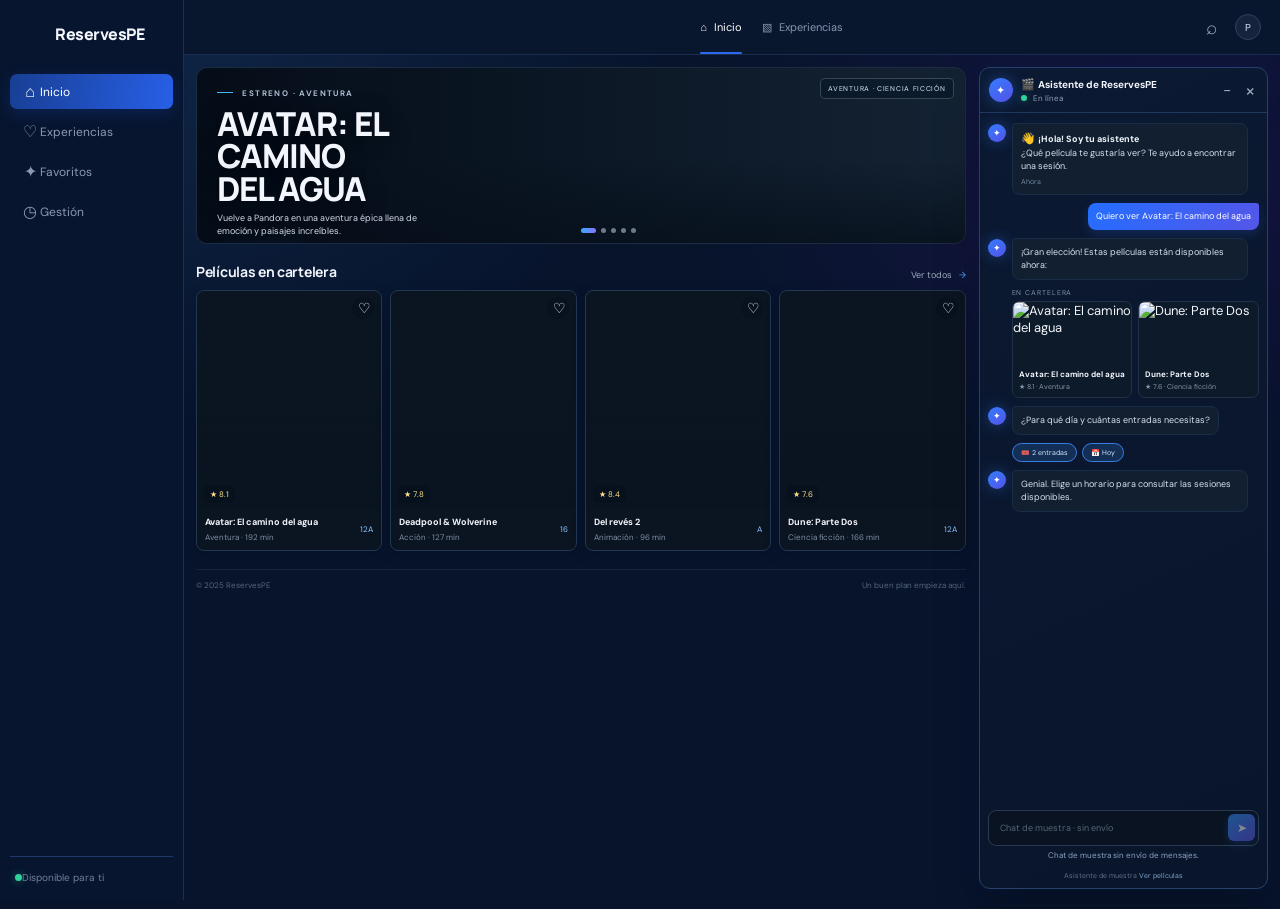
==== commit 1c80cdae: "fix: Eliminar puntos finales de citas en la sección de miembros de grup.md y actualizar enlaces en i" ====
--- a/frontend/index.html
+++ b/frontend/index.html
@@ -16,7 +16,6 @@
       <a class="brand" href="#inicio" aria-label="ReservesPE inicio"><span class="brand-mark">R</span><span>Reserves<span class="brand-accent">PE</span></span></a>
       <nav class="side-nav">
         <a class="side-link active" href="#inicio"><span class="nav-icon">⌂</span><span>Inicio</span></a>
-        <a class="side-link" href="#reserva"><span class="nav-icon">▦</span><span>Reservar</span></a>
         <a class="side-link" href="#experiencias"><span class="nav-icon">♡</span><span>Experiencias</span></a>
         <a class="side-link" href="#proximas"><span class="nav-icon">✦</span><span>Favoritos</span></a>
         <a class="side-link" href="./gestion/"><span class="nav-icon">◷</span><span>Gestión</span></a>
@@ -26,7 +25,7 @@
 
     <div class="page-area">
       <header class="topbar">
-        <nav class="top-nav" aria-label="Secciones"><a class="top-link selected" href="#inicio">⌂ <span>Inicio</span></a><a class="top-link" href="#experiencias">▧ <span>Experiencias</span></a><a class="top-link" href="#reserva">◷ <span>Reservar butaca</span></a></nav>
+        <nav class="top-nav" aria-label="Secciones"><a class="top-link selected" href="#inicio">⌂ <span>Inicio</span></a><a class="top-link" href="#experiencias">▧ <span>Experiencias</span></a></nav>
         <div class="top-actions"><button class="icon-button" aria-label="Buscar">⌕</button><button class="avatar" aria-label="Tu cuenta">P</button></div>
       </header>
 
@@ -35,43 +34,9 @@
           <section class="hero" id="experiencias" aria-label="Experiencia destacada">
             <img src="https://images.unsplash.com/photo-1489599849927-2ee91cede3ba?auto=format&fit=crop&w=1400&q=85" alt="Sala de cine preparada para la sesión" class="hero-image">
             <div class="hero-shade"></div>
-            <div class="hero-copy"><div class="eyebrow"><span class="eyebrow-line"></span> ESTRENO · AVENTURA</div><h1>AVATAR: EL CAMINO<br>DEL AGUA</h1><p>Vuelve a Pandora en una aventura épica llena de emoción y paisajes increíbles.</p><div class="hero-actions"><a href="#reserva" class="button button-primary">▶ &nbsp; Ver horarios</a><a href="#experiencias" class="button button-glass">Más información</a></div></div>
+            <div class="hero-copy"><div class="eyebrow"><span class="eyebrow-line"></span> ESTRENO · AVENTURA</div><h1>AVATAR: EL CAMINO<br>DEL AGUA</h1><p>Vuelve a Pandora en una aventura épica llena de emoción y paisajes increíbles.</p><div class="hero-actions"><a href="#proximas" class="button button-primary">▶ &nbsp; Ver películas</a><a href="#experiencias" class="button button-glass">Más información</a></div></div>
             <div class="hero-pagination"><i class="current"></i><i></i><i></i><i></i><i></i></div>
             <span class="hero-tag">AVENTURA · CIENCIA FICCIÓN</span>
-          </section>
-
-          <section class="section-block" id="reserva">
-            <div class="section-heading"><div><span class="section-kicker">ELIGE TU SESIÓN</span><h2>Reservar butaca</h2></div><span class="heading-note">🎟️ Selección de asientos <span class="muted-arrow">→</span></span></div>
-            <div class="booking-card">
-              <div class="booking-intro"><span class="booking-icon">🎬</span><div><h3>Elige película y sesión</h3><p>Selecciona día, horario y cuántas entradas necesitas.</p></div></div>
-              <div class="booking-form">
-                <label class="field"><span>Tu nombre</span><input name="name" placeholder="¿Cómo te llamas?" required minlength="2" maxlength="100" autocomplete="name"></label>
-                <label class="field"><span>Fecha</span><input name="date" type="date" required></label>
-                <label class="field"><span>Hora</span><select name="time"><option value="19:00">19:00</option><option value="20:30">20:30</option><option value="22:00">22:00</option></select></label>
-                <label class="field guests-field"><span>Entradas</span><input name="diners" type="number" min="1" max="8" value="2" required></label>
-                <a class="button button-primary submit-booking" href="#seat-title">Elegir butacas <span>→</span></a>
-              </div>
-              <section class="seat-selection" aria-labelledby="seat-title">
-                <div class="seat-heading"><div><span class="section-kicker">SALA 1 · SONIDO DOLBY</span><h3 id="seat-title">Elige tus butacas</h3><p>Pulsa los asientos disponibles para seleccionarlos.</p></div><span class="seat-feature">✨ Butaca confort</span></div>
-                <div class="screen-wrap" aria-label="Pantalla de cine"><div class="screen-glow"></div><div class="screen-shape"></div><span>🎥 PANTALLA</span></div>
-                <div class="seat-legend" aria-label="Leyenda de butacas">
-                  <span><i class="legend-seat available"></i>Disponible</span>
-                  <span><i class="legend-seat chosen"></i>Seleccionada</span>
-                  <span><i class="legend-seat occupied"></i>Ocupada</span>
-                  <span><i class="legend-seat accessible"></i>Accesible</span>
-                </div>
-                <div id="seat-grid" class="seat-grid" role="group" aria-label="Mapa de butacas">
-                  <div class="seat-row"><span class="seat-row-label">A</span><input class="seat-input" id="seat-A1" type="checkbox" aria-label="Butaca A1 accesible"><label class="seat accessible-seat" for="seat-A1">1</label><input class="seat-input" id="seat-A2" type="checkbox" aria-label="Butaca A2"><label class="seat" for="seat-A2">2</label><input class="seat-input" id="seat-A3" type="checkbox" aria-label="Butaca A3"><label class="seat" for="seat-A3">3</label><input class="seat-input" id="seat-A4" type="checkbox" aria-label="Butaca A4"><label class="seat" for="seat-A4">4</label><input class="seat-input" id="seat-A5" type="checkbox" disabled aria-label="Butaca A5 ocupada"><label class="seat occupied-seat" for="seat-A5">5</label><span class="seat-aisle" aria-hidden="true"></span><input class="seat-input" id="seat-A6" type="checkbox" aria-label="Butaca A6"><label class="seat" for="seat-A6">6</label><input class="seat-input" id="seat-A7" type="checkbox" aria-label="Butaca A7"><label class="seat" for="seat-A7">7</label><input class="seat-input" id="seat-A8" type="checkbox" aria-label="Butaca A8"><label class="seat" for="seat-A8">8</label><input class="seat-input" id="seat-A9" type="checkbox" aria-label="Butaca A9"><label class="seat" for="seat-A9">9</label><input class="seat-input" id="seat-A10" type="checkbox" aria-label="Butaca A10 accesible"><label class="seat accessible-seat" for="seat-A10">10</label></div>
-                  <div class="seat-row"><span class="seat-row-label">B</span><input class="seat-input" id="seat-B1" type="checkbox" aria-label="Butaca B1"><label class="seat" for="seat-B1">1</label><input class="seat-input" id="seat-B2" type="checkbox" aria-label="Butaca B2"><label class="seat" for="seat-B2">2</label><input class="seat-input" id="seat-B3" type="checkbox" aria-label="Butaca B3"><label class="seat" for="seat-B3">3</label><input class="seat-input" id="seat-B4" type="checkbox" aria-label="Butaca B4"><label class="seat" for="seat-B4">4</label><input class="seat-input" id="seat-B5" type="checkbox" aria-label="Butaca B5"><label class="seat" for="seat-B5">5</label><span class="seat-aisle" aria-hidden="true"></span><input class="seat-input" id="seat-B6" type="checkbox" disabled aria-label="Butaca B6 ocupada"><label class="seat occupied-seat" for="seat-B6">6</label><input class="seat-input" id="seat-B7" type="checkbox" aria-label="Butaca B7"><label class="seat" for="seat-B7">7</label><input class="seat-input" id="seat-B8" type="checkbox" aria-label="Butaca B8"><label class="seat" for="seat-B8">8</label><input class="seat-input" id="seat-B9" type="checkbox" aria-label="Butaca B9"><label class="seat" for="seat-B9">9</label><input class="seat-input" id="seat-B10" type="checkbox" aria-label="Butaca B10"><label class="seat" for="seat-B10">10</label></div>
-                  <div class="seat-row"><span class="seat-row-label">C</span><input class="seat-input" id="seat-C1" type="checkbox" aria-label="Butaca C1"><label class="seat" for="seat-C1">1</label><input class="seat-input" id="seat-C2" type="checkbox" aria-label="Butaca C2"><label class="seat" for="seat-C2">2</label><input class="seat-input" id="seat-C3" type="checkbox" aria-label="Butaca C3"><label class="seat" for="seat-C3">3</label><input class="seat-input" id="seat-C4" type="checkbox" disabled aria-label="Butaca C4 ocupada"><label class="seat occupied-seat" for="seat-C4">4</label><input class="seat-input" id="seat-C5" type="checkbox" disabled aria-label="Butaca C5 ocupada"><label class="seat occupied-seat" for="seat-C5">5</label><span class="seat-aisle" aria-hidden="true"></span><input class="seat-input" id="seat-C6" type="checkbox" aria-label="Butaca C6"><label class="seat" for="seat-C6">6</label><input class="seat-input" id="seat-C7" type="checkbox" aria-label="Butaca C7"><label class="seat" for="seat-C7">7</label><input class="seat-input" id="seat-C8" type="checkbox" aria-label="Butaca C8"><label class="seat" for="seat-C8">8</label><input class="seat-input" id="seat-C9" type="checkbox" aria-label="Butaca C9"><label class="seat" for="seat-C9">9</label><input class="seat-input" id="seat-C10" type="checkbox" aria-label="Butaca C10"><label class="seat" for="seat-C10">10</label></div>
-                  <div class="seat-row"><span class="seat-row-label">D</span><input class="seat-input" id="seat-D1" type="checkbox" aria-label="Butaca D1"><label class="seat" for="seat-D1">1</label><input class="seat-input" id="seat-D2" type="checkbox" aria-label="Butaca D2"><label class="seat" for="seat-D2">2</label><input class="seat-input" id="seat-D3" type="checkbox" aria-label="Butaca D3"><label class="seat" for="seat-D3">3</label><input class="seat-input" id="seat-D4" type="checkbox" aria-label="Butaca D4"><label class="seat" for="seat-D4">4</label><input class="seat-input" id="seat-D5" type="checkbox" aria-label="Butaca D5"><label class="seat" for="seat-D5">5</label><span class="seat-aisle" aria-hidden="true"></span><input class="seat-input" id="seat-D6" type="checkbox" aria-label="Butaca D6"><label class="seat" for="seat-D6">6</label><input class="seat-input" id="seat-D7" type="checkbox" aria-label="Butaca D7"><label class="seat" for="seat-D7">7</label><input class="seat-input" id="seat-D8" type="checkbox" disabled aria-label="Butaca D8 ocupada"><label class="seat occupied-seat" for="seat-D8">8</label><input class="seat-input" id="seat-D9" type="checkbox" aria-label="Butaca D9"><label class="seat" for="seat-D9">9</label><input class="seat-input" id="seat-D10" type="checkbox" aria-label="Butaca D10"><label class="seat" for="seat-D10">10</label></div>
-                  <div class="seat-row"><span class="seat-row-label">E</span><input class="seat-input" id="seat-E1" type="checkbox" aria-label="Butaca E1"><label class="seat" for="seat-E1">1</label><input class="seat-input" id="seat-E2" type="checkbox" disabled aria-label="Butaca E2 ocupada"><label class="seat occupied-seat" for="seat-E2">2</label><input class="seat-input" id="seat-E3" type="checkbox" aria-label="Butaca E3"><label class="seat" for="seat-E3">3</label><input class="seat-input" id="seat-E4" type="checkbox" aria-label="Butaca E4"><label class="seat" for="seat-E4">4</label><input class="seat-input" id="seat-E5" type="checkbox" aria-label="Butaca E5"><label class="seat" for="seat-E5">5</label><span class="seat-aisle" aria-hidden="true"></span><input class="seat-input" id="seat-E6" type="checkbox" aria-label="Butaca E6"><label class="seat" for="seat-E6">6</label><input class="seat-input" id="seat-E7" type="checkbox" aria-label="Butaca E7"><label class="seat" for="seat-E7">7</label><input class="seat-input" id="seat-E8" type="checkbox" aria-label="Butaca E8"><label class="seat" for="seat-E8">8</label><input class="seat-input" id="seat-E9" type="checkbox" aria-label="Butaca E9"><label class="seat" for="seat-E9">9</label><input class="seat-input" id="seat-E10" type="checkbox" aria-label="Butaca E10"><label class="seat" for="seat-E10">10</label></div>
-                  <div class="seat-row"><span class="seat-row-label">F</span><input class="seat-input" id="seat-F1" type="checkbox" aria-label="Butaca F1"><label class="seat" for="seat-F1">1</label><input class="seat-input" id="seat-F2" type="checkbox" aria-label="Butaca F2"><label class="seat" for="seat-F2">2</label><input class="seat-input" id="seat-F3" type="checkbox" aria-label="Butaca F3"><label class="seat" for="seat-F3">3</label><input class="seat-input" id="seat-F4" type="checkbox" aria-label="Butaca F4"><label class="seat" for="seat-F4">4</label><input class="seat-input" id="seat-F5" type="checkbox" aria-label="Butaca F5"><label class="seat" for="seat-F5">5</label><span class="seat-aisle" aria-hidden="true"></span><input class="seat-input" id="seat-F6" type="checkbox" aria-label="Butaca F6"><label class="seat" for="seat-F6">6</label><input class="seat-input" id="seat-F7" type="checkbox" disabled aria-label="Butaca F7 ocupada"><label class="seat occupied-seat" for="seat-F7">7</label><input class="seat-input" id="seat-F8" type="checkbox" aria-label="Butaca F8"><label class="seat" for="seat-F8">8</label><input class="seat-input" id="seat-F9" type="checkbox" aria-label="Butaca F9"><label class="seat" for="seat-F9">9</label><input class="seat-input" id="seat-F10" type="checkbox" aria-label="Butaca F10 accesible"><label class="seat accessible-seat" for="seat-F10">10</label></div>
-                </div>
-                <div class="seat-summary"><div><strong>🎟️ Marca tus butacas</strong><span>Las grises están ocupadas. La selección es una vista previa.</span></div><strong>Desde 10,50 €</strong></div>
-              </section>
-              <p class="status-line">El mapa muestra una sala de ejemplo; la selección no se guarda en el servidor.</p>
-            </div>
           </section>
 
           <section class="section-block upcoming" id="proximas">
@@ -102,7 +67,7 @@
           </div>
           <div class="chat-form" aria-label="Chat de demostración"><label class="sr-only" for="chat-message">Chat desactivado</label><input id="chat-message" placeholder="Chat de muestra · sin envío" disabled><button type="button" aria-label="Envío desactivado" disabled>➤</button></div>
           <p class="chat-status">Chat de muestra sin envío de mensajes.</p>
-          <div class="assistant-footnote">Asistente de muestra <a href="#reserva">Reservar butaca</a></div>
+          <div class="assistant-footnote">Asistente de muestra <a href="#proximas">Ver películas</a></div>
         </aside>
         <label for="assistant-visible-state" class="assistant-launcher" role="button" aria-label="Mostrar asistente">💬 <span>Asistente</span></label>
       </main>
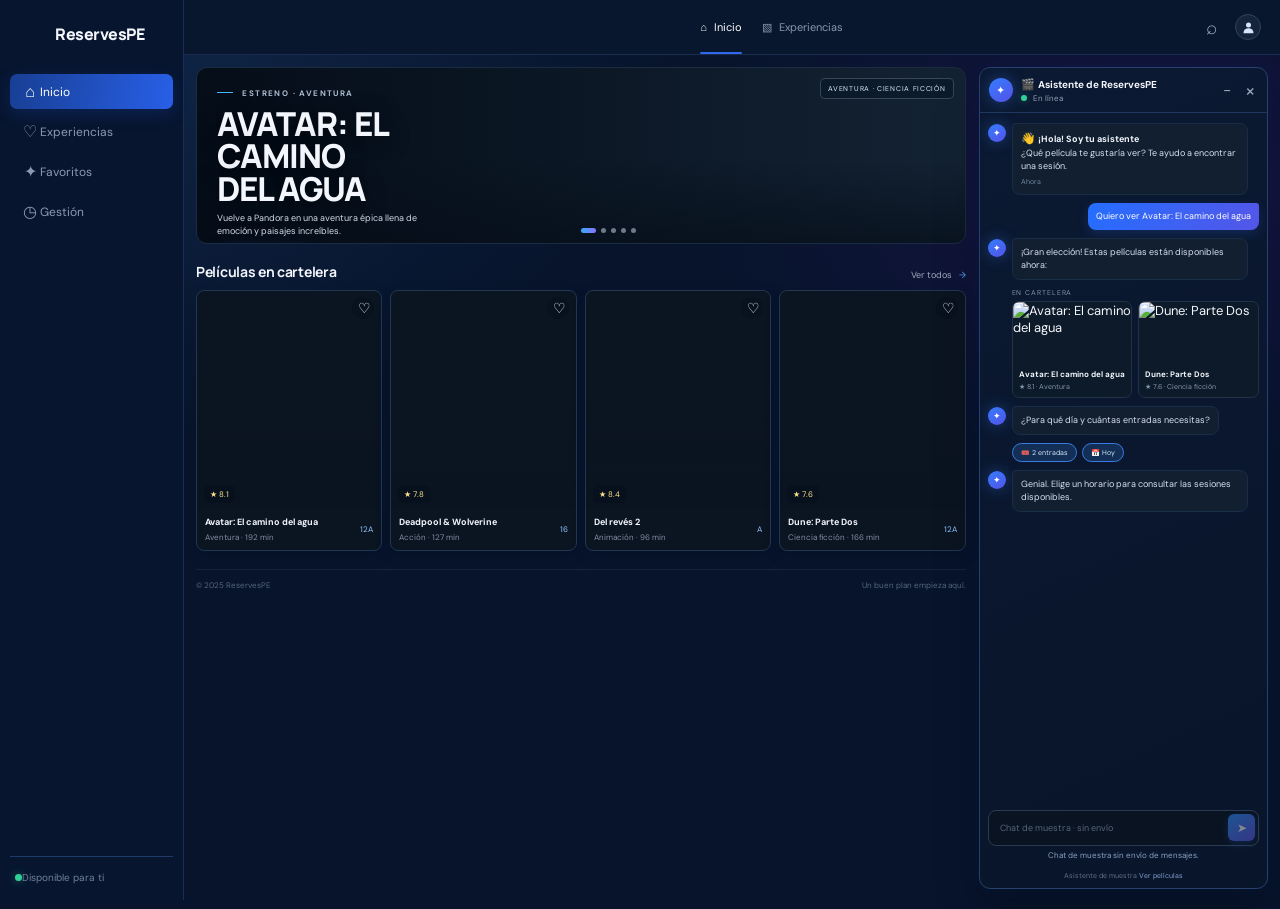
==== commit 50137f16: "fix: Añadir icono SVG al botón de avatar en la barra superior" ====
--- a/frontend/index.html
+++ b/frontend/index.html
@@ -26,7 +26,7 @@
     <div class="page-area">
       <header class="topbar">
         <nav class="top-nav" aria-label="Secciones"><a class="top-link selected" href="#inicio">⌂ <span>Inicio</span></a><a class="top-link" href="#experiencias">▧ <span>Experiencias</span></a></nav>
-        <div class="top-actions"><button class="icon-button" aria-label="Buscar">⌕</button><button class="avatar" aria-label="Tu cuenta">P</button></div>
+        <div class="top-actions"><button class="icon-button" aria-label="Buscar">⌕</button><button class="avatar" aria-label="Tu cuenta"><svg viewBox="0 0 24 24" aria-hidden="true"><circle cx="12" cy="8" r="4" fill="currentColor"/><path d="M4 21a8 8 0 0 1 16 0" fill="currentColor"/></svg></button></div>
       </header>
 
       <main class="dashboard" id="inicio">
--- a/frontend/css/styles.css
+++ b/frontend/css/styles.css
@@ -1,6 +1,9 @@
 @import url('https://fonts.googleapis.com/css2?family=DM+Sans:wght@400;500;600;700;800&family=Manrope:wght@400;500;600;700;800&display=swap');
 
+html,body,html *,body *{cursor:url("data:image/svg+xml,%3Csvg xmlns='http://www.w3.org/2000/svg' width='32' height='32' viewBox='0 0 32 32'%3E%3Cpath d='M6 13h20l-3 16H9z' fill='%23f7f3e8' stroke='%23111b2b' stroke-width='2' stroke-linejoin='round'/%3E%3Cpath d='M10 14h4l-1 14h-2zm9 0h4l-2 14h-2z' fill='%23ef4d65'/%3E%3Ccircle cx='10' cy='9' r='4' fill='%23ffd45f' stroke='%23111b2b' stroke-width='1.5'/%3E%3Ccircle cx='17' cy='7' r='4' fill='%23fff0a6' stroke='%23111b2b' stroke-width='1.5'/%3E%3Ccircle cx='23' cy='10' r='4' fill='%23ffd45f' stroke='%23111b2b' stroke-width='1.5'/%3E%3C/svg%3E") 12 12,auto!important}
+
 :root{color-scheme:dark;--bg:#060c16;--panel:#0a1422;--panel2:#101d30;--line:#1b2b42;--text:#f3f6fc;--muted:#8796ab;--blue:#1768f5;--cyan:#48b9ff;--font:'DM Sans',sans-serif;--radius:12px}
+.avatar{display:grid;place-items:center;padding:0}.avatar svg{display:block;width:15px;height:15px}
 *{box-sizing:border-box}html{scroll-behavior:smooth}body{margin:0;background:var(--bg);color:var(--text);font:13px var(--font);-webkit-font-smoothing:antialiased}a{color:inherit;text-decoration:none}button,input,select{font:inherit}button{cursor:pointer}.app-shell{min-height:100vh}.sidebar{position:fixed;inset:0 auto 0 0;width:58px;background:#080f1c;border-right:1px solid #172438;display:flex;flex-direction:column;align-items:center;padding:14px 7px;z-index:3}.brand{display:flex;align-items:center;justify-content:center;margin:0 0 24px;width:38px;height:34px;font-size:0}.brand-mark{width:27px;height:27px;border-radius:8px;background:linear-gradient(145deg,#2880ff,#1451d5);display:grid;place-items:center;color:#fff;font-size:15px;font-weight:800;box-shadow:0 5px 18px #1258ef55}.brand>span:last-child{display:none}.side-nav{width:100%;display:grid;gap:5px}.side-link{height:35px;display:flex;align-items:center;justify-content:center;color:#8d9bb0;border-radius:7px;font-size:0;transition:.18s}.side-link:hover,.side-link.active{color:white;background:linear-gradient(100deg,#155ce5,#1463ed);box-shadow:0 5px 15px #0d56dc38}.nav-icon{font-size:16px;width:20px;text-align:center}.sidebar-bottom{margin-top:auto;width:100%;border-top:1px solid var(--line);padding:14px 0 2px;color:#718098;font-size:0;display:flex;align-items:center;justify-content:center}.online-dot,.assistant-title i{width:7px;height:7px;border-radius:50%;background:#31d19a;display:inline-block;box-shadow:0 0 9px #31d19a70}.page-area{margin-left:58px}.topbar{height:55px;border-bottom:1px solid #172338;background:#080f1c;display:flex;align-items:center;justify-content:space-between;padding:0 19px;position:sticky;top:0;z-index:2}.top-nav{height:100%;display:flex;gap:20px}.top-link{height:100%;position:relative;display:flex;align-items:center;gap:7px;color:#8998ad;font-size:11px}.top-link.selected{color:#fff}.top-link.selected:after{content:"";position:absolute;bottom:0;left:0;right:0;height:2px;background:#2074ff;border-radius:2px}.top-actions{display:flex;align-items:center;gap:12px}.icon-button,.panel-control{border:0;background:none;color:#9cacbf;font-size:19px}.avatar{width:26px;height:26px;border-radius:50%;border:1px solid #31435c;background:#15243a;color:#d8e5ff;font-size:10px}.dashboard{padding:12px 12px 20px;display:grid;grid-template-columns:minmax(0,1fr) 32%;gap:12px;max-width:1600px;margin:auto}.content-column{min-width:0}.hero{height:177px;border-radius:11px;position:relative;overflow:hidden;background:#142334;border:1px solid #1b2c40}.hero-image{position:absolute;inset:0;width:100%;height:100%;object-fit:cover;object-position:center 43%;filter:saturate(1.12)}.hero-shade{position:absolute;inset:0;background:linear-gradient(90deg,rgba(4,11,22,.94) 0%,rgba(5,14,25,.70) 42%,rgba(5,14,25,.04) 100%),linear-gradient(0deg,rgba(3,10,20,.62),transparent 48%)}.hero-copy{position:absolute;left:20px;top:20px;max-width:280px}.eyebrow,.section-kicker{font-size:8px;letter-spacing:1.4px;color:#aebed1;font-weight:700}.eyebrow-line{display:inline-block;width:16px;height:1px;background:#48b9ff;vertical-align:middle;margin:0 6px 3px 0}.hero h1{font:800 clamp(22px,3.1vw,33px)/.98 Manrope,sans-serif;letter-spacing:-1px;margin:10px 0 7px;text-shadow:0 2px 20px #0008}.hero-copy p{font-size:9px;line-height:1.5;color:#d4dce8;max-width:225px;margin:0 0 10px}.hero-actions{display:flex;gap:7px}.button{min-height:28px;border:1px solid transparent;border-radius:7px;padding:0 11px;display:inline-flex;align-items:center;justify-content:center;gap:7px;font-weight:700;font-size:9px;transition:.18s}.button-primary{color:white;background:linear-gradient(105deg,#1673ff,#1558df);box-shadow:0 5px 16px #1057e54a}.button-primary:hover{filter:brightness(1.15);transform:translateY(-1px)}.button-glass{color:#f5f8ff;background:#ffffff10;border-color:#ffffff38;backdrop-filter:blur(8px)}.hero-pagination{position:absolute;bottom:10px;left:50%;display:flex;gap:5px}.hero-pagination i{width:5px;height:5px;border-radius:9px;background:#a6b4c6a3}.hero-pagination i.current{width:15px;background:#3183ff}.hero-tag{position:absolute;right:11px;top:10px;padding:5px 7px;border:1px solid #ffffff30;border-radius:5px;background:#09172988;font-size:7px;letter-spacing:.7px;color:#dce8f7}.section-block{margin-top:15px}.section-heading{display:flex;justify-content:space-between;align-items:end;margin-bottom:9px}.section-kicker{display:none}.section-heading h2{font:700 14px Manrope,sans-serif;letter-spacing:-.3px;margin:0}.heading-note,.text-link{color:#9ba9bb;font-size:9px}.muted-arrow,.text-link span{color:#50a9ff;margin-left:5px}.booking-card{display:none}.place-grid{display:grid;grid-template-columns:repeat(4,minmax(0,1fr));gap:8px}.place-card{min-width:0;background:#0b1421;border:1px solid #19283b;border-radius:8px;overflow:hidden;transition:.2s}.place-card:hover{transform:translateY(-2px);border-color:#2e527d}.place-photo{height:100px;position:relative;background-size:cover;background-position:center}.photo-one{background-image:linear-gradient(0deg,#07111d55,transparent),url('https://images.unsplash.com/photo-1518837695005-2083093ee35b?auto=format&fit=crop&w=450&q=80')}.photo-two{background-image:linear-gradient(0deg,#07111d55,transparent),url('https://images.unsplash.com/photo-1518709268805-4e9042af9f23?auto=format&fit=crop&w=450&q=80')}.photo-three{background-image:linear-gradient(0deg,#07111d55,transparent),url('https://images.unsplash.com/photo-1500530855697-b586d89ba3ee?auto=format&fit=crop&w=450&q=80')}.photo-four{background-image:linear-gradient(0deg,#07111d55,transparent),url('https://images.unsplash.com/photo-1534447677768-be436bb09401?auto=format&fit=crop&w=450&q=80')}.place-label{position:absolute;bottom:6px;left:7px;background:#07111dc9;padding:4px 6px;border-radius:5px;font-size:8px;color:#ffd06b}.heart{position:absolute;right:7px;top:6px;border:0;background:#07111dbd;color:white;border-radius:50%;width:22px;height:22px;font-size:14px}.place-info{padding:7px 8px 8px;display:flex;align-items:center;justify-content:space-between;gap:5px}.place-info h3{font-size:9px;margin:0 0 4px;font-weight:700;white-space:nowrap;overflow:hidden;text-overflow:ellipsis}.place-info p{font-size:8px;color:#8090a5;margin:0;white-space:nowrap}.price{font-size:8px;color:#8c9bb0}.upcoming{margin-top:18px}.upcoming .place-grid{grid-template-columns:repeat(4,minmax(0,1fr))}.site-footer{display:flex;justify-content:space-between;color:#56667c;font-size:8px;margin-top:18px;padding:10px 0;border-top:1px solid #172337}.assistant-panel{height:calc(100vh - 78px);min-height:410px;border:1px solid #1d2c40;border-radius:11px;background:linear-gradient(155deg,#0b1422,#09121f);display:flex;flex-direction:column;overflow:hidden;box-shadow:0 14px 40px #0003;position:sticky;top:66px}.assistant-header{height:45px;flex:none;border-bottom:1px solid #1b293d;display:flex;align-items:center;gap:8px;padding:0 9px}.assistant-avatar,.bot-avatar{flex:none;border-radius:50%;display:grid;place-items:center;background:linear-gradient(145deg,#247cff,#1554e0);color:white;font-size:11px;box-shadow:0 0 12px #1d64ee4a}.assistant-avatar{width:24px;height:24px}.assistant-title{display:grid;gap:2px;flex:1;min-width:0}.assistant-title strong{font-size:10px;font-weight:700;white-space:nowrap;overflow:hidden;text-overflow:ellipsis}.assistant-title span{color:#91a0b4;font-size:8px}.assistant-title i{width:6px;height:6px;margin-right:4px}.panel-control{font-size:15px;line-height:1;padding:3px}.close-control{font-size:19px}.messages{flex:1;overflow:auto;padding:10px 8px 8px;display:flex;flex-direction:column;gap:8px;scrollbar-width:thin;scrollbar-color:#253954 transparent}.chat-row{display:flex;gap:6px;align-items:flex-start;max-width:96%}.bot-avatar{width:18px;height:18px;font-size:9px;margin-top:1px}.bubble{font-size:9px;line-height:1.45;padding:7px 8px;border-radius:8px}.bot-bubble{background:#111f31;border:1px solid #1a2d46;color:#d9e1ed;border-top-left-radius:3px;max-width:270px}.bot-bubble strong{color:#f2f6fc}.bubble-time{display:block;color:#75869b;font-size:7px;margin-top:4px}.user-row{align-self:flex-end;justify-content:flex-end}.user-bubble{background:linear-gradient(120deg,#176df2,#205bd8);color:white;border-top-right-radius:3px}.suggestion-label{font-size:7px;letter-spacing:.9px;color:#8292a8;margin:0 0 -4px 24px}.suggestion-cards{display:grid;grid-template-columns:1fr 1fr;gap:6px;margin-left:24px}.suggestion{background:#0d1a29;border:1px solid #203148;border-radius:7px;overflow:hidden;min-width:0}.suggestion img{width:100%;height:62px;display:block;object-fit:cover}.suggestion strong,.suggestion span{display:block;margin:5px 6px 0;white-space:nowrap;overflow:hidden;text-overflow:ellipsis}.suggestion strong{font-size:8px}.suggestion span{font-size:7px;color:#8596ac;margin-top:3px;margin-bottom:6px}.quick-replies{display:flex;gap:5px;margin-left:24px}.quick-replies button{border:1px solid #2867b6;background:#102747;color:#b8d7ff;border-radius:13px;padding:4px 8px;font-size:7px}.final-bubble{max-width:270px}.chat-form{height:36px;flex:none;border:1px solid #293b53;background:#091321;border-radius:8px;margin:0 8px;display:flex;padding:3px;gap:4px}.chat-form input{flex:1;min-width:0;border:1px solid transparent;background:transparent;color:#edf3fd;padding:0 7px;outline:none;font-size:9px}.chat-form input::placeholder{color:#73849a}.chat-form input:focus{border-color:#2778f2;box-shadow:0 0 0 2px #1768f522}.chat-form button{width:27px;height:27px;border:0;border-radius:6px;background:#1c69ed;color:#fff;font-size:12px}.chat-status{min-height:0;margin:0;padding:0 10px;color:#ff9d9d;font-size:8px}.assistant-footnote{font-size:7px;color:#617188;text-align:center;padding:7px 4px 8px}.assistant-footnote a{color:#81a3d2}.sr-only{position:absolute;width:1px;height:1px;padding:0;margin:-1px;overflow:hidden;clip:rect(0,0,0,0);white-space:nowrap;border:0}
 
 /* Panell de gestió de reserves */
